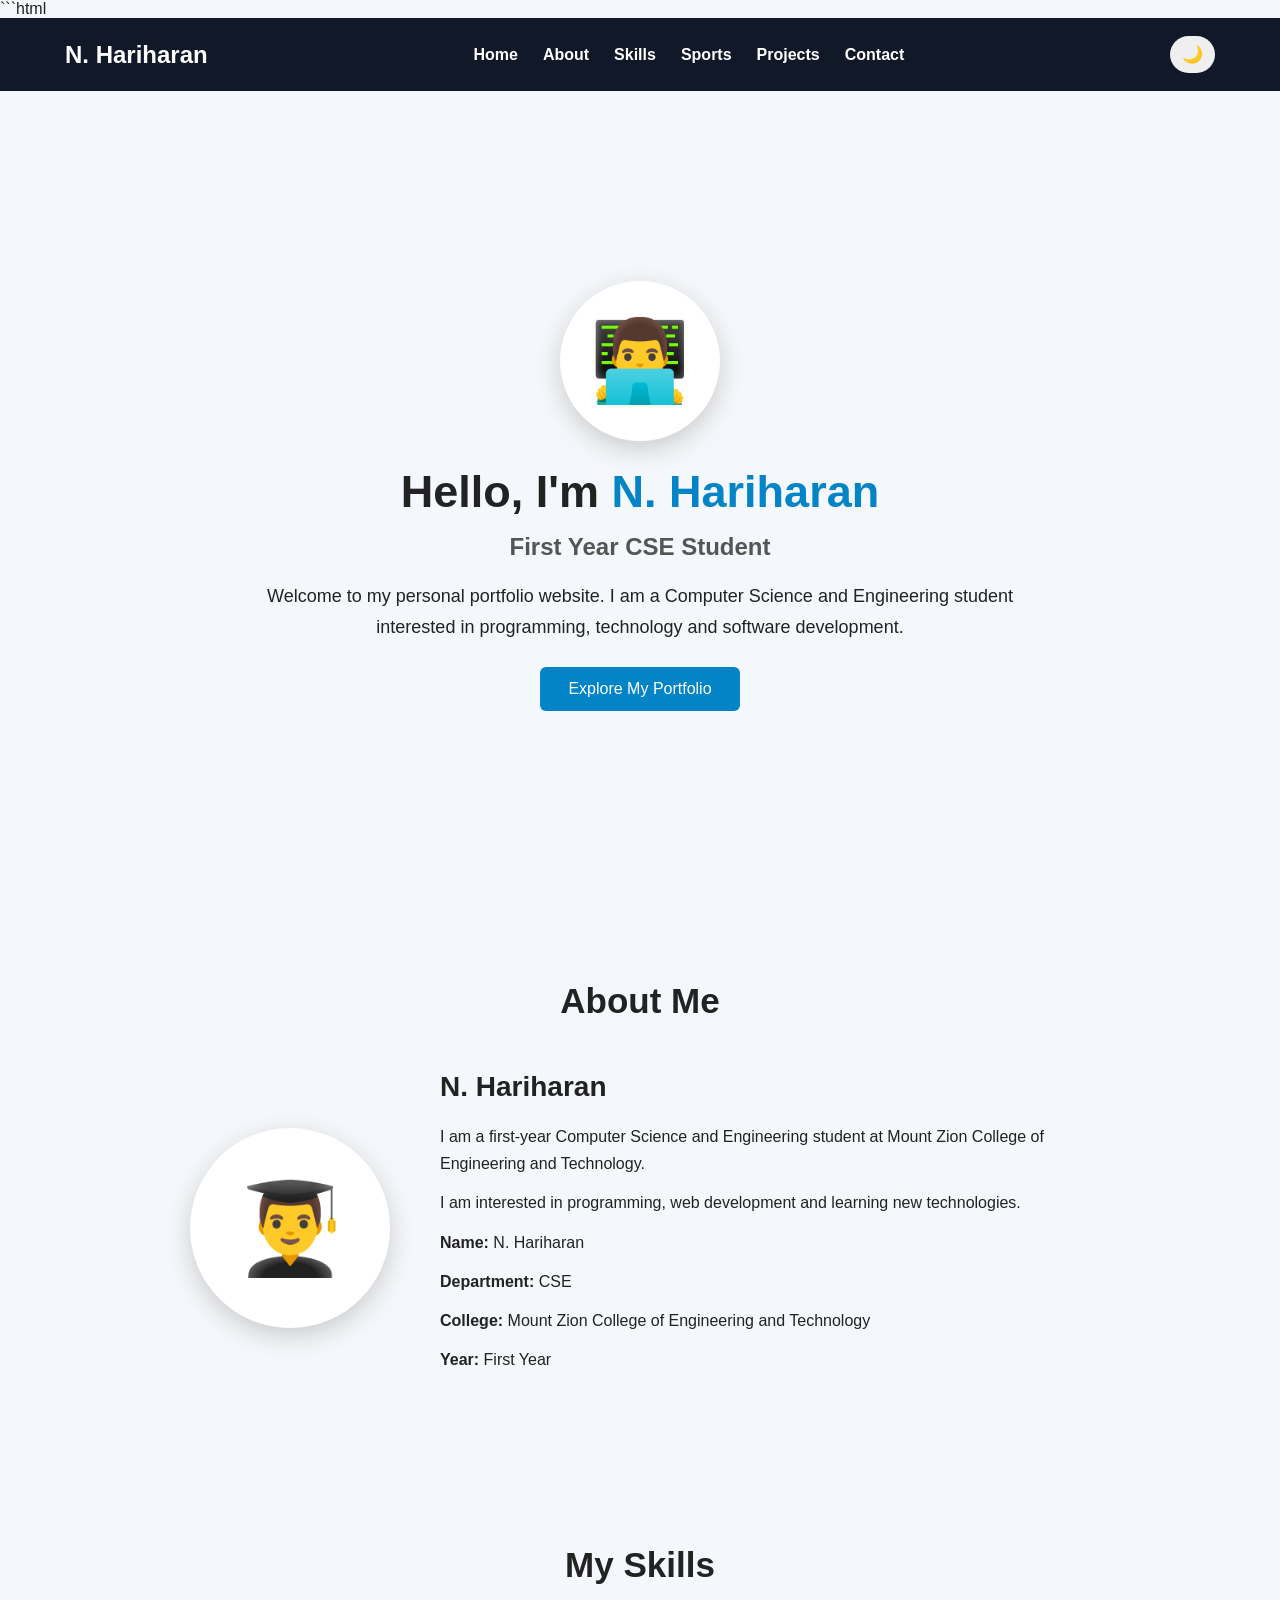
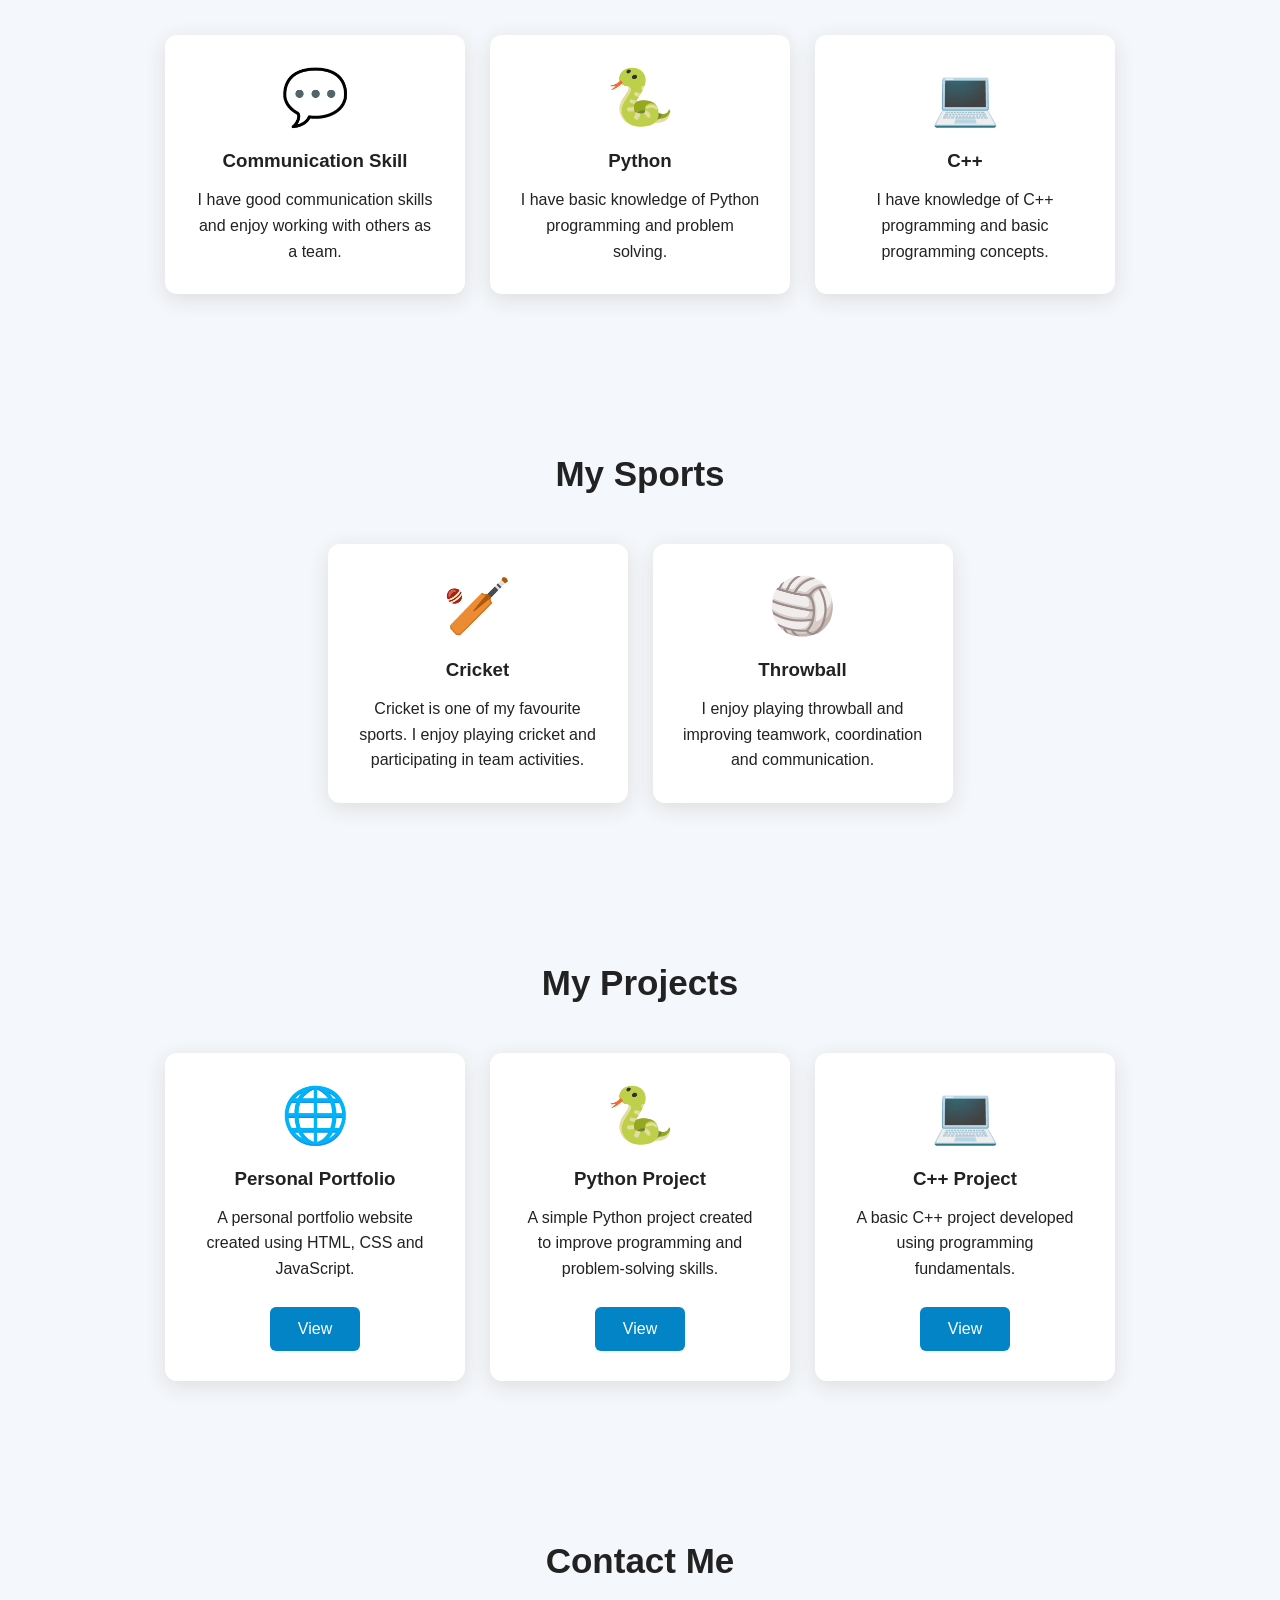
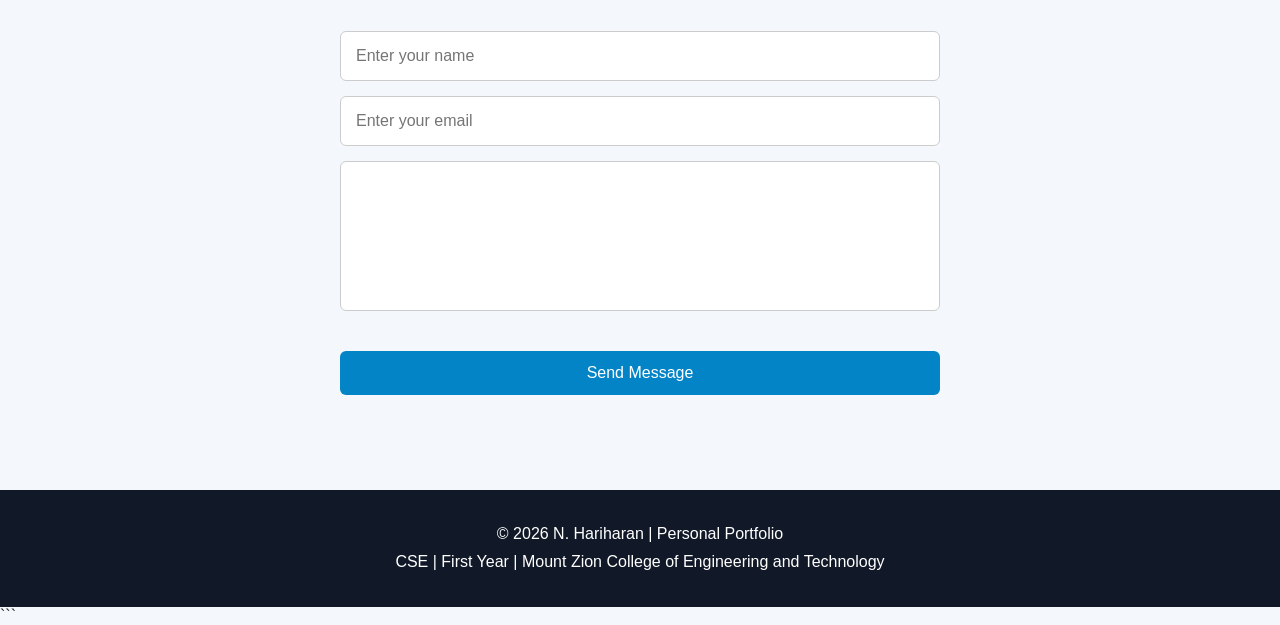
==== index.html @ 320a32a3 "Add files via upload new files" ====
```html
<!DOCTYPE html>
<html lang="en">

<head>
    <meta charset="UTF-8">
    <meta name="viewport" content="width=device-width, initial-scale=1.0">
    <link rel="stylesheet" href="style.css">

    <title>N. Hariharan | Portfolio</title>

    

</head>


<body>


    <!-- ===== NAVIGATION ===== -->

    <header>

        <nav>

            <div class="logo">
                N. Hariharan
            </div>

            <ul>

                <li>
                    <a href="#home">Home</a>
                </li>

                <li>
                    <a href="#about">About</a>
                </li>

                <li>
                    <a href="#skills">Skills</a>
                </li>

                <li>
                    <a href="#sports">Sports</a>
                </li>

                <li>
                    <a href="#projects">Projects</a>
                </li>

                <li>
                    <a href="#contact">Contact</a>
                </li>

            </ul>

            <button id="darkMode">
                🌙
            </button>

        </nav>

    </header>


    <!-- ===== HOME ===== -->

    <section id="home">

        <div class="home-content">

            <div class="profile">
                👨‍💻
            </div>

            <h1>
                Hello, I'm
                <span>N. Hariharan</span>
            </h1>

            <h2>
                First Year CSE Student
            </h2>

            <p>
                Welcome to my personal portfolio website.
                I am a Computer Science and Engineering student
                interested in programming, technology and software development.
            </p>

            <a href="#about" class="btn">
                Explore My Portfolio
            </a>

        </div>

    </section>


    <!-- ===== ABOUT ===== -->

    <section id="about">

        <h2 class="title">
            About Me
        </h2>

        <div class="about-container">

            <div class="about-icon">
                👨‍🎓
            </div>

            <div class="about-text">

                <h3>
                    N. Hariharan
                </h3>

                <p>
                    I am a first-year Computer Science and Engineering
                    student at Mount Zion College of Engineering and Technology.
                </p>

                <p>
                    I am interested in programming, web development
                    and learning new technologies.
                </p>

                <p>
                    <strong>Name:</strong> N. Hariharan
                </p>

                <p>
                    <strong>Department:</strong> CSE
                </p>

                <p>
                    <strong>College:</strong>
                    Mount Zion College of Engineering and Technology
                </p>

                <p>
                    <strong>Year:</strong> First Year
                </p>

            </div>

        </div>

    </section>


    <!-- ===== SKILLS ===== -->

    <section id="skills">

        <h2 class="title">
            My Skills
        </h2>

        <div class="cards">


            <div class="card">

                <div class="card-icon">
                    💬
                </div>

                <h3>
                    Communication Skill
                </h3>

                <p>
                    I have good communication skills and
                    enjoy working with others as a team.
                </p>

            </div>


            <div class="card">

                <div class="card-icon">
                    🐍
                </div>

                <h3>
                    Python
                </h3>

                <p>
                    I have basic knowledge of Python programming
                    and problem solving.
                </p>

            </div>


            <div class="card">

                <div class="card-icon">
                    💻
                </div>

                <h3>
                    C++
                </h3>

                <p>
                    I have knowledge of C++ programming
                    and basic programming concepts.
                </p>

            </div>


        </div>

    </section>


    <!-- ===== SPORTS ===== -->

    <section id="sports">

        <h2 class="title">
            My Sports
        </h2>

        <div class="cards">


            <div class="card">

                <div class="card-icon">
                    🏏
                </div>

                <h3>
                    Cricket
                </h3>

                <p>
                    Cricket is one of my favourite sports.
                    I enjoy playing cricket and participating
                    in team activities.
                </p>

            </div>


            <div class="card">

                <div class="card-icon">
                    🏐
                </div>

                <h3>
                    Throwball
                </h3>

                <p>
                    I enjoy playing throwball and improving
                    teamwork, coordination and communication.
                </p>

            </div>


        </div>

    </section>


    <!-- ===== PROJECTS ===== -->

    <section id="projects">

        <h2 class="title">
            My Projects
        </h2>

        <div class="cards">


            <div class="card">

                <div class="card-icon">
                    🌐
                </div>

                <h3>
                    Personal Portfolio
                </h3>

                <p>
                    A personal portfolio website created
                    using HTML, CSS and JavaScript.
                </p>

                <button
                    class="btn"
                    onclick="showProject('Personal Portfolio')">
                    View
                </button>

            </div>


            <div class="card">

                <div class="card-icon">
                    🐍
                </div>

                <h3>
                    Python Project
                </h3>

                <p>
                    A simple Python project created
                    to improve programming and problem-solving skills.
                </p>

                <button
                    class="btn"
                    onclick="showProject('Python Project')">
                    View
                </button>

            </div>


            <div class="card">

                <div class="card-icon">
                    💻
                </div>

                <h3>
                    C++ Project
                </h3>

                <p>
                    A basic C++ project developed using
                    programming fundamentals.
                </p>

                <button
                    class="btn"
                    onclick="showProject('C++ Project')">
                    View
                </button>

            </div>


        </div>

    </section>


    <!-- ===== CONTACT ===== -->

    <section id="contact">

        <h2 class="title">
            Contact Me
        </h2>

        <div class="contact-box">

            <form id="contactForm">

                <input
                    type="text"
                    id="name"
                    placeholder="Enter your name"
                >

                <input
                    type="email"
                    id="email"
                    placeholder="Enter your email"
                >

                <textarea
                    id="userMessage"
                    placeholder="Enter your message">
                </textarea>

                <button
                    type="submit"
                    class="btn">
                    Send Message
                </button>

                <p id="messageResult"></p>

            </form>

        </div>

    </section>


    <!-- ===== FOOTER ===== -->

    <footer>

        <p>
            © 2026 N. Hariharan | Personal Portfolio
        </p>

        <p>
            CSE | First Year | Mount Zion College of Engineering and Technology
        </p>

    </footer>


    <!-- ===== JAVASCRIPT ===== -->

    <script>

        // Dark Mode

        const darkButton =
            document.getElementById("darkMode");

        darkButton.addEventListener("click", function () {

            document.body.classList.toggle("dark");

            if (document.body.classList.contains("dark")) {

                darkButton.innerHTML = "☀️";

            } else {

                darkButton.innerHTML = "🌙";

            }

        });


        // Contact Form Validation

        const form =
            document.getElementById("contactForm");

        form.addEventListener("submit", function (event) {

            event.preventDefault();

            const name =
                document.getElementById("name").value.trim();

            const email =
                document.getElementById("email").value.trim();

            const message =
                document.getElementById("userMessage").value.trim();

            const result =
                document.getElementById("messageResult");


            if (name === "" ||
                email === "" ||
                message === "") {

                result.innerHTML =
                    "⚠️ Please fill all the fields.";

                result.style.color = "red";

                return;
            }


            const emailPattern =
                /^[^\s@]+@[^\s@]+\.[^\s@]+$/;


            if (!emailPattern.test(email)) {

                result.innerHTML =
                    "⚠️ Please enter a valid email.";

                result.style.color = "red";

                return;
            }


            result.innerHTML =
                "✅ Message submitted successfully!";

            result.style.color = "green";


            form.reset();

        });


        // Project Button

        function showProject(projectName) {

            alert(
                "You selected: " +
                projectName +
                "\n\nProject details will be added soon!"
            );

        }

    </script>

    <script src="script.js"></script>

</body>

</html>
```
---- style.css ----
/* ===== GENERAL ===== */

        * {
            margin: 0;
            padding: 0;
            box-sizing: border-box;
            scroll-behavior: smooth;
        }

        body {
            font-family: Arial, sans-serif;
            background: #f4f7fb;
            color: #222;
            transition: 0.4s;
        }

        /* ===== NAVBAR ===== */

        header {
            background: #111827;
            position: sticky;
            top: 0;
            z-index: 1000;
        }

        nav {
            max-width: 1200px;
            margin: auto;
            padding: 18px 25px;

            display: flex;
            justify-content: space-between;
            align-items: center;
        }

        .logo {
            color: white;
            font-size: 24px;
            font-weight: bold;
        }

        nav ul {
            display: flex;
            list-style: none;
            gap: 25px;
        }

        nav ul li a {
            color: white;
            text-decoration: none;
            font-weight: bold;
        }

        nav ul li a:hover {
            color: #38bdf8;
        }

        #darkMode {
            border: none;
            padding: 8px 12px;
            border-radius: 20px;
            cursor: pointer;
            font-size: 17px;
        }

        /* ===== HOME ===== */

        #home {
            min-height: 90vh;

            display: flex;
            justify-content: center;
            align-items: center;

            text-align: center;
            padding: 30px;
        }

        .home-content {
            max-width: 750px;
        }

        .profile {
            width: 160px;
            height: 160px;

            margin: auto;
            margin-bottom: 25px;

            border-radius: 50%;

            background: white;

            display: flex;
            justify-content: center;
            align-items: center;

            font-size: 80px;

            box-shadow: 0 8px 25px #ccc;
        }

        .home-content h1 {
            font-size: 45px;
            margin-bottom: 15px;
        }

        .home-content h1 span {
            color: #0284c7;
        }

        .home-content h2 {
            color: #555;
            margin-bottom: 20px;
        }

        .home-content p {
            font-size: 18px;
            line-height: 1.7;
        }

        .btn {
            display: inline-block;

            margin-top: 25px;
            padding: 13px 28px;

            background: #0284c7;
            color: white;

            text-decoration: none;

            border: none;
            border-radius: 6px;

            cursor: pointer;
            font-size: 16px;
        }

        .btn:hover {
            background: #0369a1;
        }

        /* ===== SECTIONS ===== */

        section {
            padding: 80px 10%;
        }

        .title {
            text-align: center;
            font-size: 35px;
            margin-bottom: 50px;
        }

        /* ===== ABOUT ===== */

        .about-container {
            max-width: 900px;
            margin: auto;

            display: flex;
            align-items: center;
            gap: 50px;
        }

        .about-icon {
            min-width: 200px;
            height: 200px;

            display: flex;
            justify-content: center;
            align-items: center;

            background: white;
            border-radius: 50%;

            font-size: 90px;

            box-shadow: 0 8px 25px #ccc;
        }

        .about-text h3 {
            font-size: 28px;
            margin-bottom: 20px;
        }

        .about-text p {
            line-height: 1.7;
            margin-bottom: 12px;
        }

        /* ===== CARDS ===== */

        .cards {
            max-width: 1100px;
            margin: auto;

            display: flex;
            justify-content: center;
            gap: 25px;

            flex-wrap: wrap;
        }

        .card {
            width: 300px;

            padding: 30px;

            background: white;

            border-radius: 12px;

            text-align: center;

            box-shadow: 0 5px 20px #ddd;

            transition: 0.3s;
        }

        .card:hover {
            transform: translateY(-10px);
        }

        .card-icon {
            font-size: 55px;
            margin-bottom: 20px;
        }

        .card h3 {
            margin-bottom: 15px;
        }

        .card p {
            line-height: 1.6;
        }

        /* ===== CONTACT ===== */

        .contact-box {
            max-width: 600px;
            margin: auto;
        }

        form {
            display: flex;
            flex-direction: column;
            gap: 15px;
        }

        input,
        textarea {
            width: 100%;
            padding: 15px;

            border: 1px solid #ccc;
            border-radius: 6px;

            font-size: 16px;
            outline: none;
        }

        input:focus,
        textarea:focus {
            border-color: #0284c7;
        }

        textarea {
            height: 150px;
            resize: none;
        }

        #messageResult {
            text-align: center;
            font-weight: bold;
        }

        /* ===== FOOTER ===== */

        footer {
            background: #111827;
            color: white;

            text-align: center;

            padding: 30px;

            line-height: 1.8;
        }

        /* ===== DARK MODE ===== */

        .dark {
            background: #111827;
            color: white;
        }

        .dark .card,
        .dark .about-icon,
        .dark .profile {
            background: #1f2937;
            color: white;
        }

        .dark .home-content h2 {
            color: #ddd;
        }

        .dark input,
        .dark textarea {
            background: #1f2937;
            color: white;
            border-color: #555;
        }

        /* ===== MOBILE ===== */

        @media (max-width: 768px) {

            nav {
                flex-direction: column;
                gap: 15px;
            }

            nav ul {
                flex-wrap: wrap;
                justify-content: center;
                gap: 15px;
            }

            .home-content h1 {
                font-size: 32px;
            }

            .about-container {
                flex-direction: column;
                text-align: center;
            }

            .title {
                font-size: 28px;
            }
        }
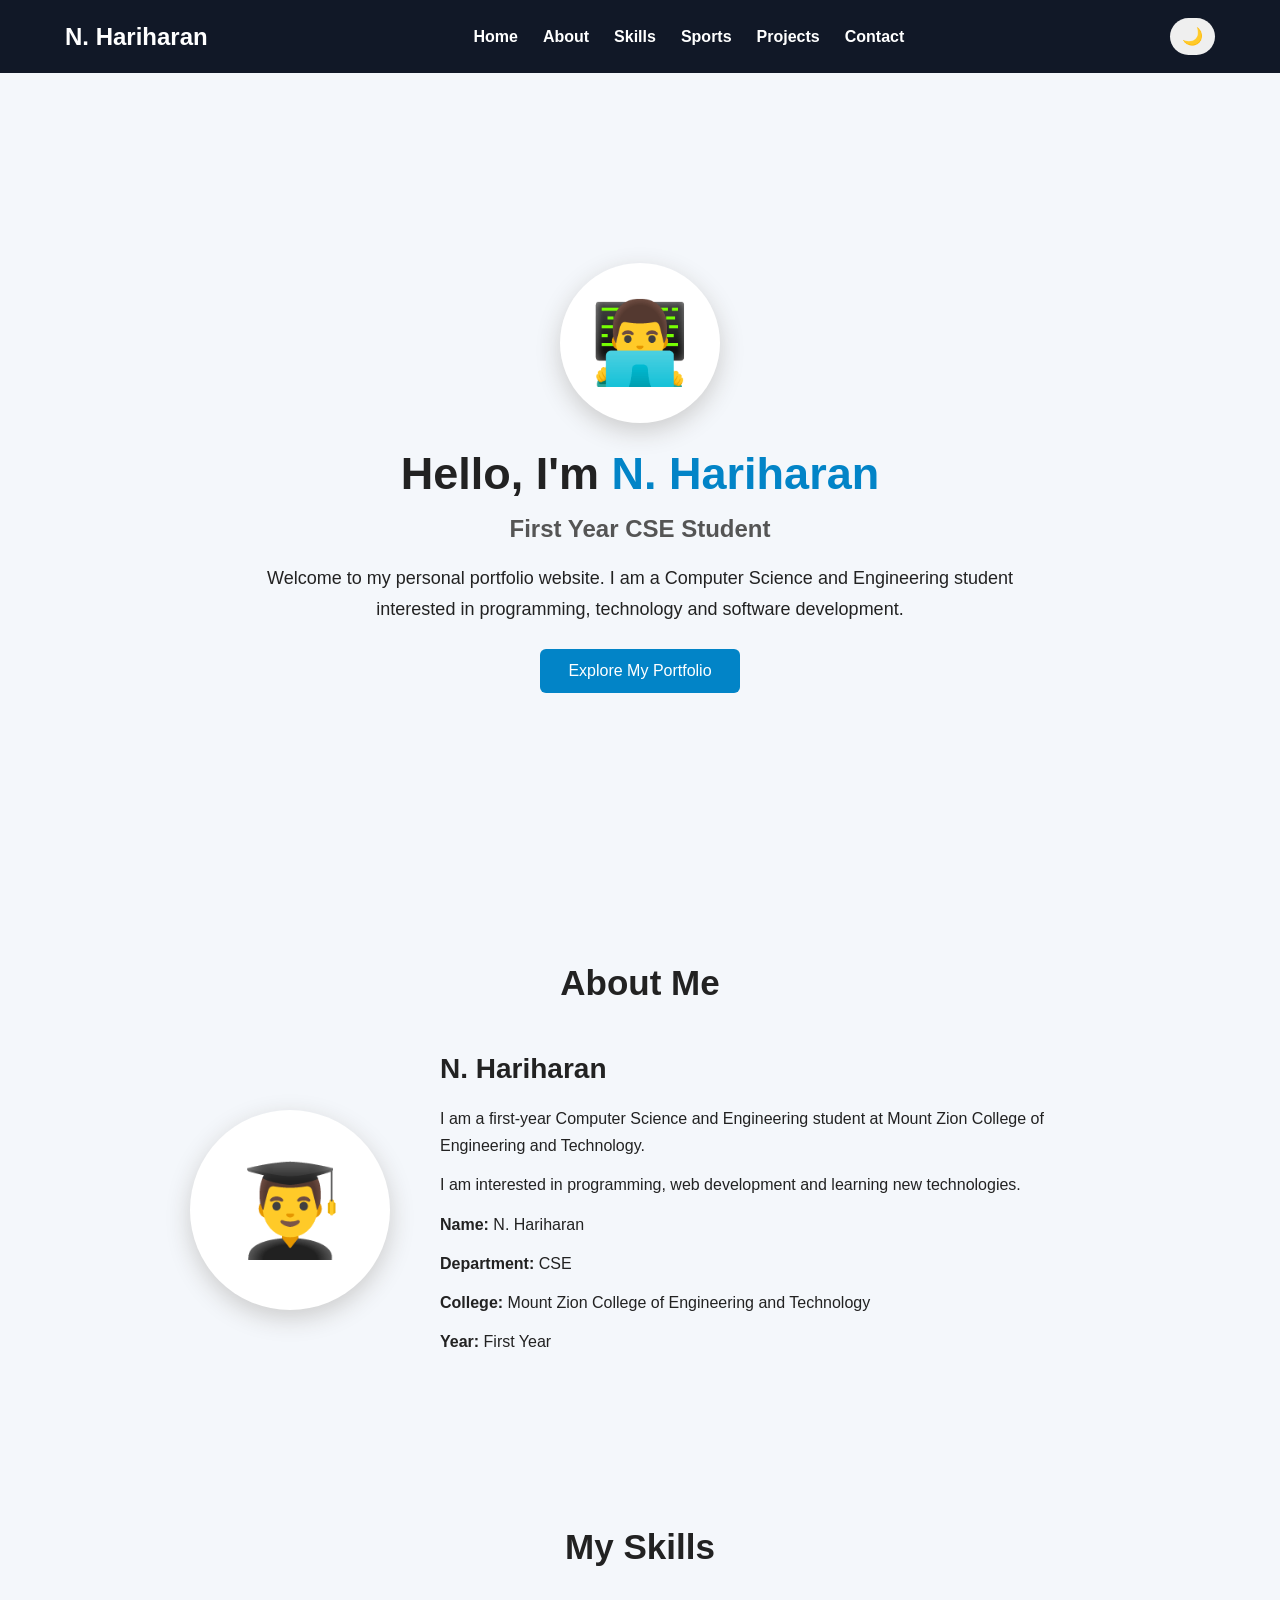
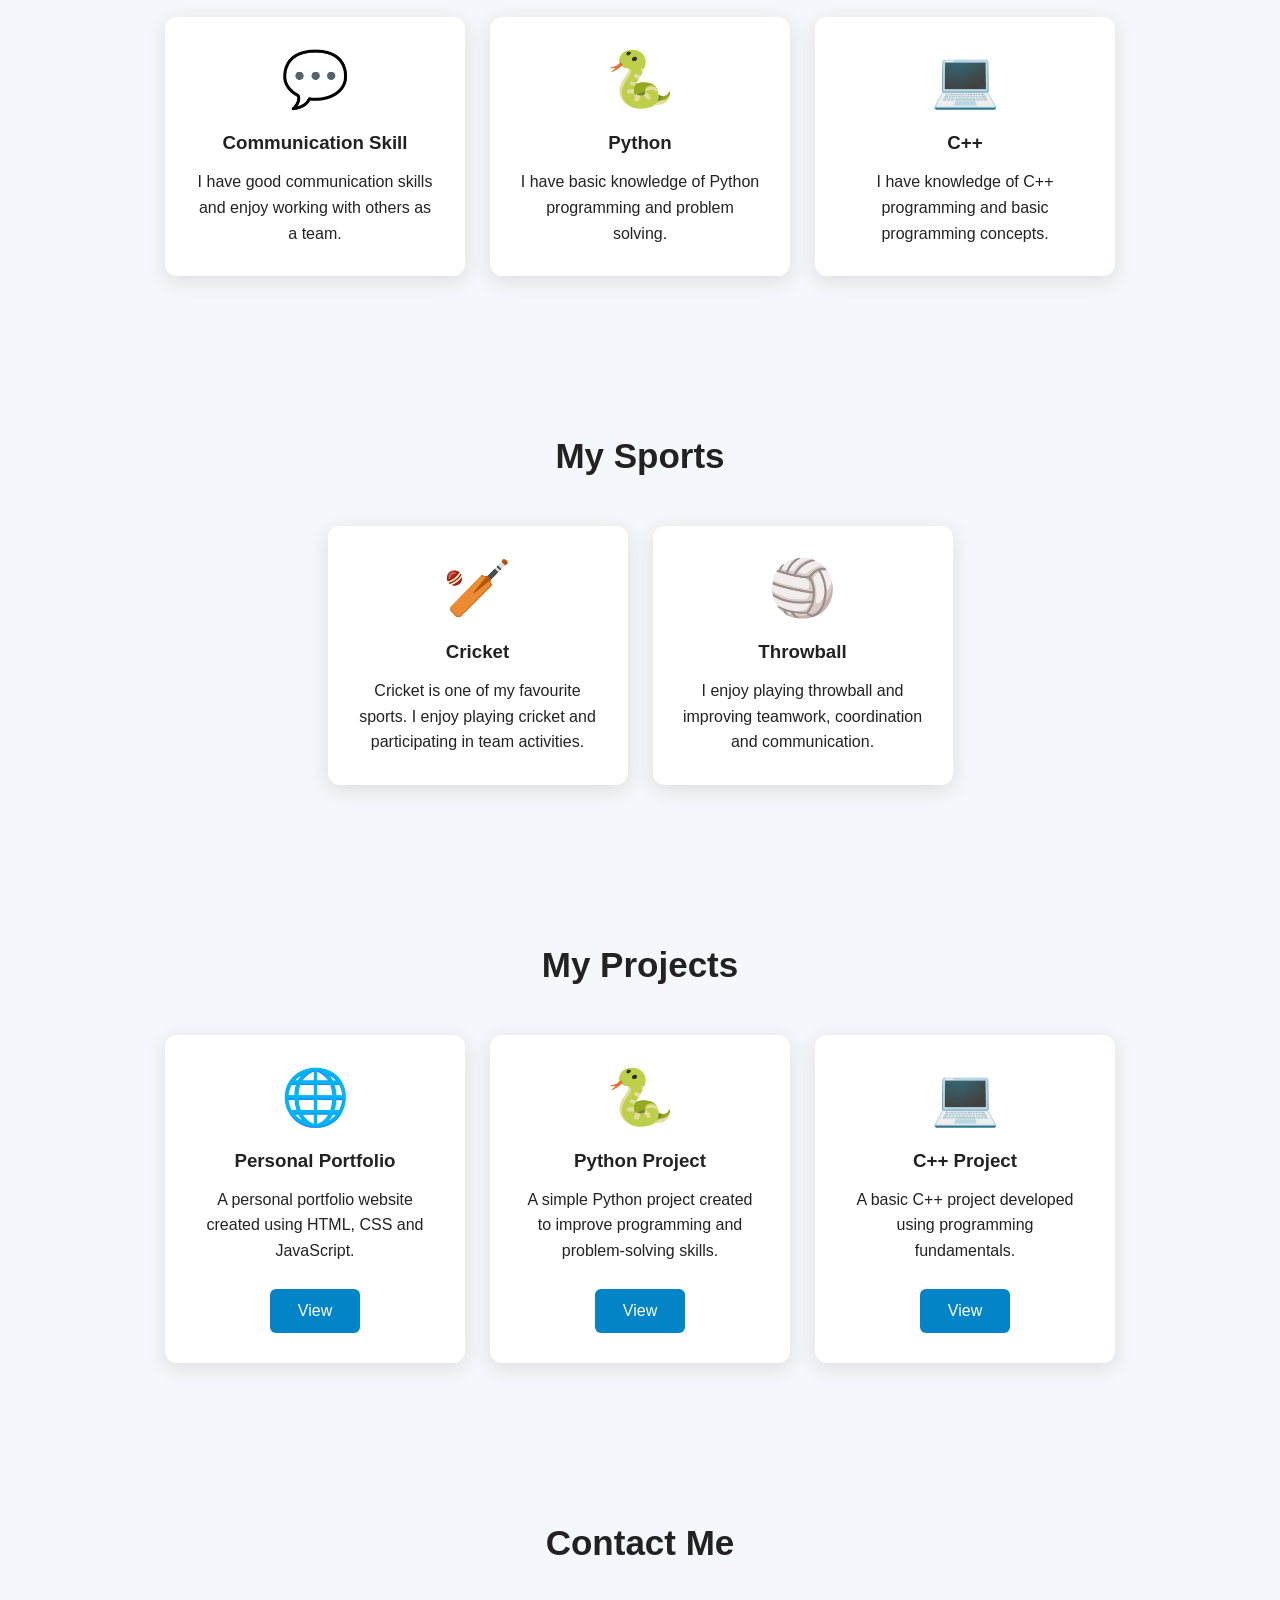
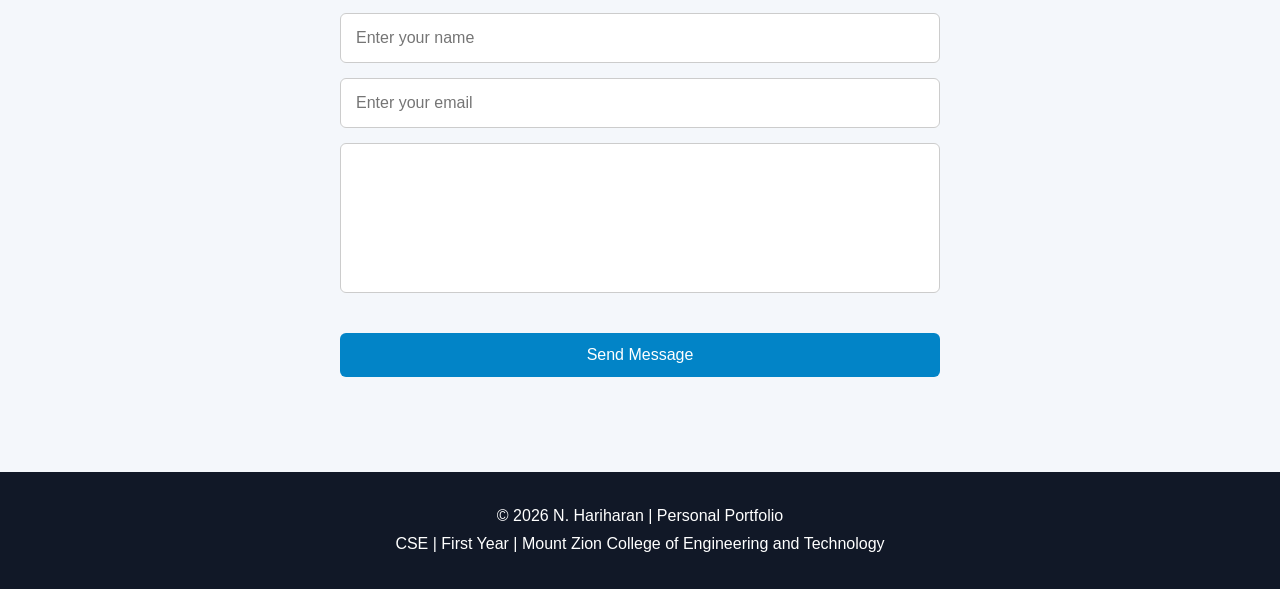
==== commit de7841be: "Update index.html ...." ====
--- a/index.html
+++ b/index.html
@@ -1,4 +1,3 @@
-```html
 <!DOCTYPE html>
 <html lang="en">
 
@@ -16,9 +15,6 @@
 
 <body>
 
-
-    <!-- ===== NAVIGATION ===== -->
-
     <header>
 
         <nav>
@@ -62,9 +58,6 @@
         </nav>
 
     </header>
-
-
-    <!-- ===== HOME ===== -->
 
     <section id="home">
 
@@ -98,8 +91,6 @@
     </section>
 
 
-    <!-- ===== ABOUT ===== -->
-
     <section id="about">
 
         <h2 class="title">
@@ -152,7 +143,6 @@
     </section>
 
 
-    <!-- ===== SKILLS ===== -->
 
     <section id="skills">
 
@@ -222,7 +212,7 @@
     </section>
 
 
-    <!-- ===== SPORTS ===== -->
+    
 
     <section id="sports">
 
@@ -274,8 +264,6 @@
 
     </section>
 
-
-    <!-- ===== PROJECTS ===== -->
 
     <section id="projects">
 
@@ -361,10 +349,6 @@
         </div>
 
     </section>
-
-
-    <!-- ===== CONTACT ===== -->
-
     <section id="contact">
 
         <h2 class="title">
@@ -407,8 +391,6 @@
     </section>
 
 
-    <!-- ===== FOOTER ===== -->
-
     <footer>
 
         <p>
@@ -422,11 +404,8 @@
     </footer>
 
 
-    <!-- ===== JAVASCRIPT ===== -->
-
     <script>
 
-        // Dark Mode
 
         const darkButton =
             document.getElementById("darkMode");
@@ -447,8 +426,6 @@
 
         });
 
-
-        // Contact Form Validation
 
         const form =
             document.getElementById("contactForm");
@@ -507,10 +484,6 @@
             form.reset();
 
         });
-
-
-        // Project Button
-
         function showProject(projectName) {
 
             alert(
@@ -528,4 +501,3 @@
 </body>
 
 </html>
-```
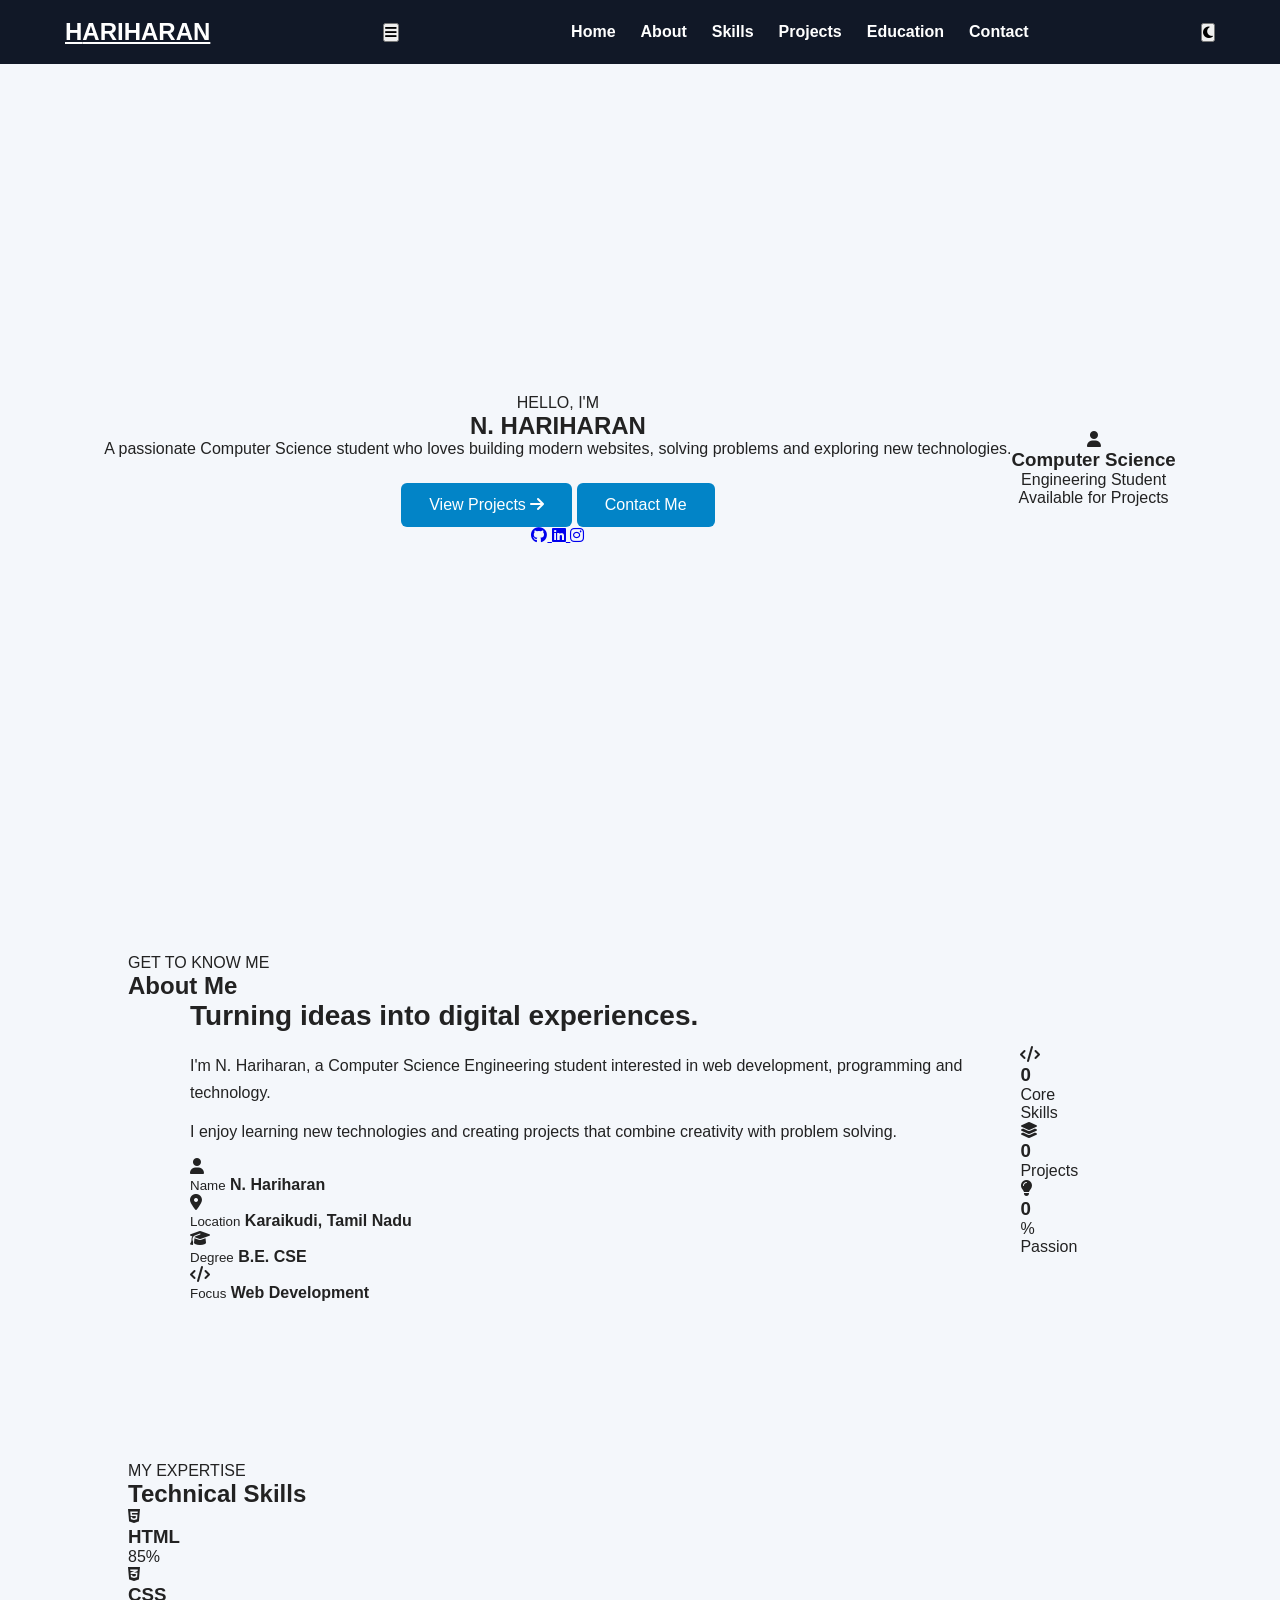
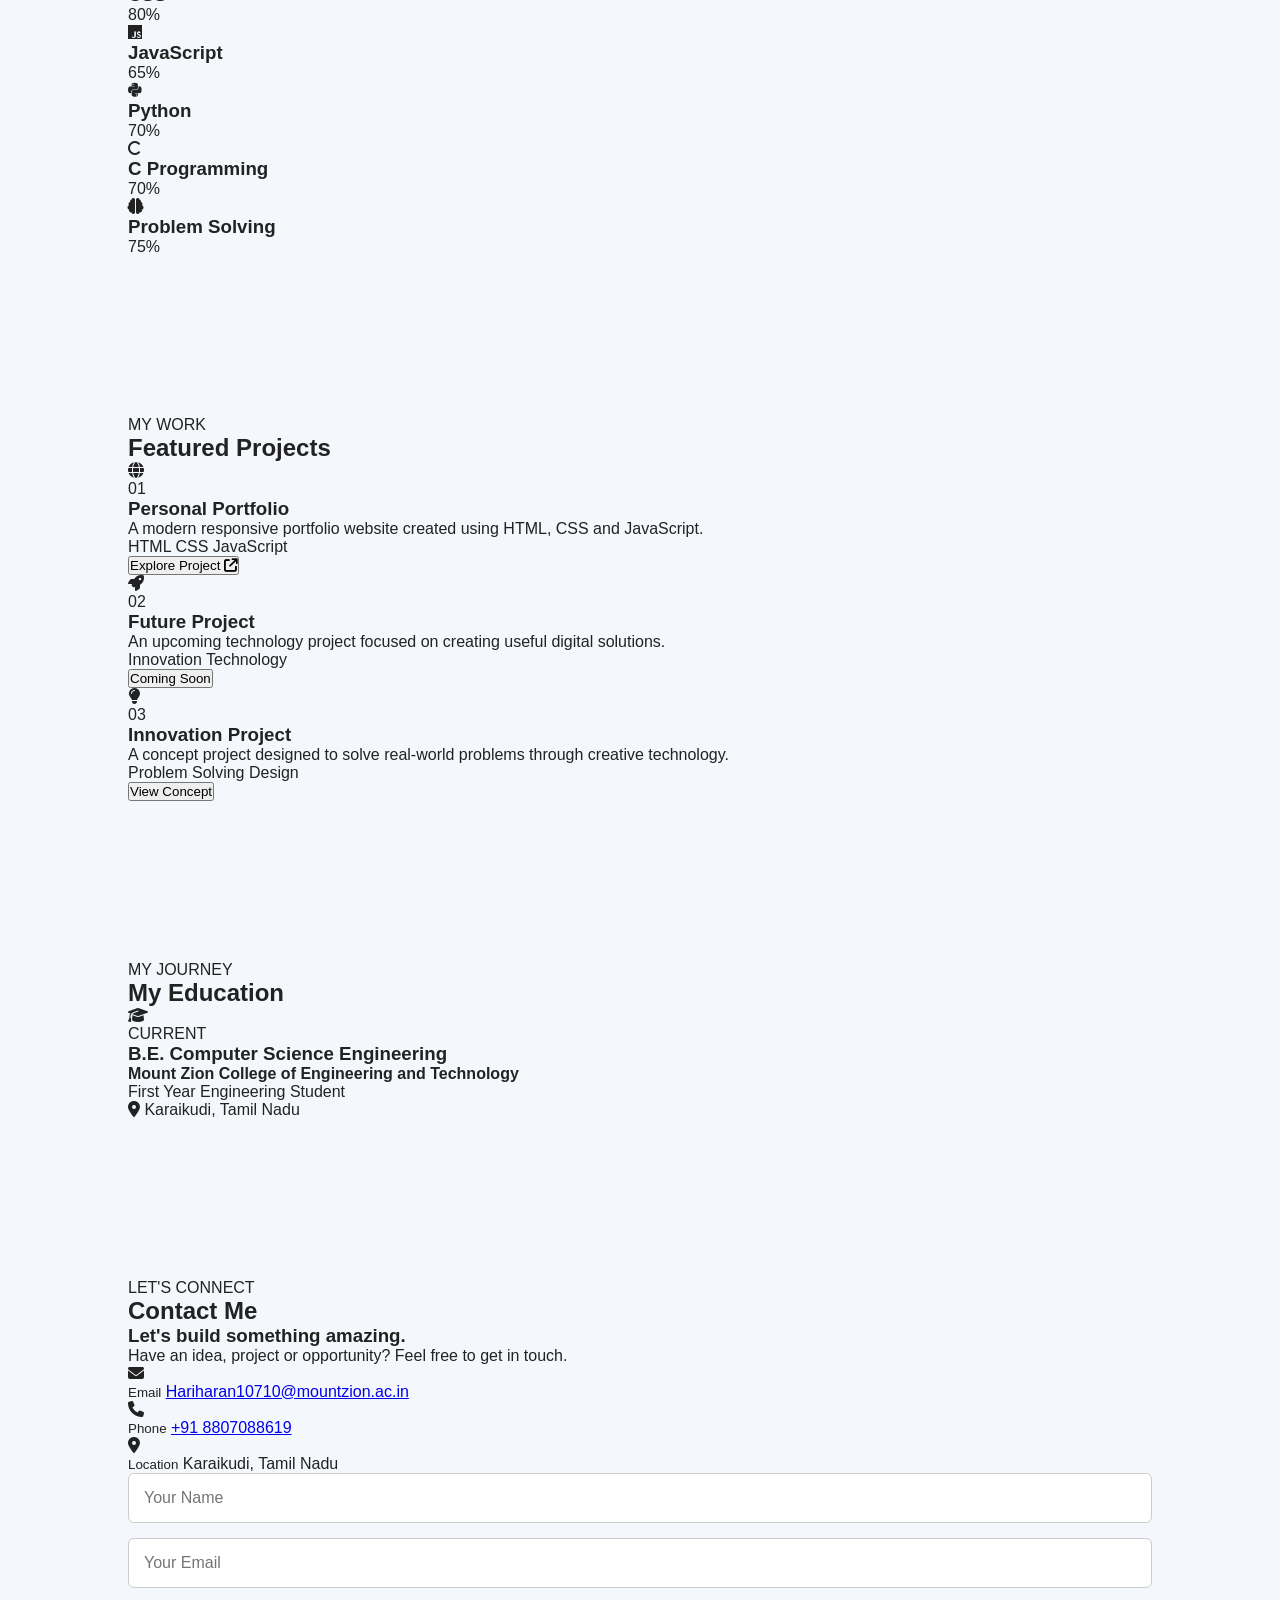
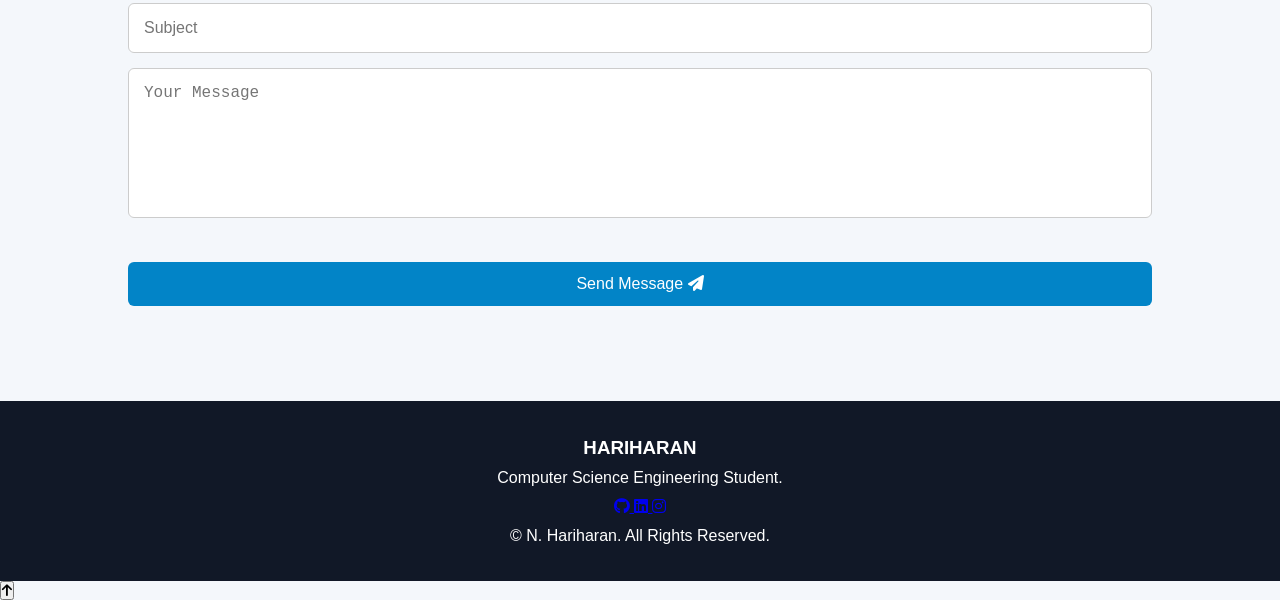
==== commit 433a9bc9: "Update index.html ,,," ====
--- a/index.html
+++ b/index.html
@@ -1,503 +1,613 @@
 <!DOCTYPE html>
 <html lang="en">
-
 <head>
     <meta charset="UTF-8">
     <meta name="viewport" content="width=device-width, initial-scale=1.0">
+
+    <title>N. Hariharan | Advanced Portfolio</title>
+
+    <link rel="preconnect" href="https://fonts.googleapis.com">
+    <link rel="preconnect" href="https://fonts.gstatic.com" crossorigin>
+
+    <link href="https://fonts.googleapis.com/css2?family=Poppins:wght@300;400;500;600;700;800&display=swap"
+          rel="stylesheet">
+
+    <link rel="stylesheet"
+          href="https://cdnjs.cloudflare.com/ajax/libs/font-awesome/6.5.2/css/all.min.css">
+
     <link rel="stylesheet" href="style.css">
-
-    <title>N. Hariharan | Portfolio</title>
-
-    
-
 </head>
 
-
 <body>
 
-    <header>
-
-        <nav>
-
-            <div class="logo">
-                N. Hariharan
-            </div>
-
-            <ul>
-
-                <li>
-                    <a href="#home">Home</a>
-                </li>
-
-                <li>
-                    <a href="#about">About</a>
-                </li>
-
-                <li>
-                    <a href="#skills">Skills</a>
-                </li>
-
-                <li>
-                    <a href="#sports">Sports</a>
-                </li>
-
-                <li>
-                    <a href="#projects">Projects</a>
-                </li>
-
-                <li>
-                    <a href="#contact">Contact</a>
-                </li>
-
-            </ul>
-
-            <button id="darkMode">
-                🌙
+<!-- Background -->
+<div class="background">
+    <div class="glow glow-one"></div>
+    <div class="glow glow-two"></div>
+    <div class="web web-one"></div>
+    <div class="web web-two"></div>
+    <div class="particles"></div>
+</div>
+
+<!-- Cursor -->
+<div class="cursor-glow"></div>
+
+<!-- Scroll Progress -->
+<div class="scroll-progress"></div>
+
+<!-- Navbar -->
+<header id="header">
+    <nav class="navbar">
+
+        <a href="#home" class="logo">
+            <span>H</span>ARIHARAN
+        </a>
+
+        <button class="menu-toggle" id="menuToggle">
+            <i class="fa-solid fa-bars"></i>
+        </button>
+
+        <ul class="nav-links" id="navLinks">
+            <li><a href="#home" class="active">Home</a></li>
+            <li><a href="#about">About</a></li>
+            <li><a href="#skills">Skills</a></li>
+            <li><a href="#projects">Projects</a></li>
+            <li><a href="#education">Education</a></li>
+            <li><a href="#contact">Contact</a></li>
+        </ul>
+
+        <button id="themeToggle" class="theme-btn">
+            <i class="fa-solid fa-moon"></i>
+        </button>
+
+    </nav>
+</header>
+
+
+<!-- Hero -->
+<section class="hero section" id="home">
+
+    <div class="hero-content reveal">
+
+        <p class="hello">HELLO, I'M</p>
+
+        <h1>
+            N. <span>HARIHARAN</span>
+        </h1>
+
+        <h2>
+            <span id="typingText"></span>
+        </h2>
+
+        <p class="hero-description">
+            A passionate Computer Science student who loves building
+            modern websites, solving problems and exploring new technologies.
+        </p>
+
+        <div class="hero-buttons">
+            <a href="#projects" class="btn primary-btn">
+                View Projects
+                <i class="fa-solid fa-arrow-right"></i>
+            </a>
+
+            <a href="#contact" class="btn secondary-btn">
+                Contact Me
+            </a>
+        </div>
+
+        <div class="social-icons">
+            <a href="#" aria-label="GitHub">
+                <i class="fa-brands fa-github"></i>
+            </a>
+
+            <a href="#" aria-label="LinkedIn">
+                <i class="fa-brands fa-linkedin"></i>
+            </a>
+
+            <a href="#" aria-label="Instagram">
+                <i class="fa-brands fa-instagram"></i>
+            </a>
+        </div>
+
+    </div>
+
+
+    <div class="hero-card reveal">
+
+        <div class="profile-ring">
+            <div class="profile-placeholder">
+                <i class="fa-solid fa-user"></i>
+            </div>
+        </div>
+
+        <h3>Computer Science</h3>
+        <p>Engineering Student</p>
+
+        <div class="status">
+            <span></span>
+            Available for Projects
+        </div>
+
+    </div>
+
+</section>
+
+
+<!-- About -->
+<section class="section about" id="about">
+
+    <div class="section-title reveal">
+        <p>GET TO KNOW ME</p>
+        <h2>About <span>Me</span></h2>
+    </div>
+
+    <div class="about-container">
+
+        <div class="about-text reveal">
+
+            <h3>
+                Turning ideas into
+                <span>digital experiences.</span>
+            </h3>
+
+            <p>
+                I'm N. Hariharan, a Computer Science Engineering student
+                interested in web development, programming and technology.
+            </p>
+
+            <p>
+                I enjoy learning new technologies and creating projects
+                that combine creativity with problem solving.
+            </p>
+
+            <div class="info-grid">
+
+                <div class="info-box">
+                    <i class="fa-solid fa-user"></i>
+                    <div>
+                        <small>Name</small>
+                        <strong>N. Hariharan</strong>
+                    </div>
+                </div>
+
+                <div class="info-box">
+                    <i class="fa-solid fa-location-dot"></i>
+                    <div>
+                        <small>Location</small>
+                        <strong>Karaikudi, Tamil Nadu</strong>
+                    </div>
+                </div>
+
+                <div class="info-box">
+                    <i class="fa-solid fa-graduation-cap"></i>
+                    <div>
+                        <small>Degree</small>
+                        <strong>B.E. CSE</strong>
+                    </div>
+                </div>
+
+                <div class="info-box">
+                    <i class="fa-solid fa-code"></i>
+                    <div>
+                        <small>Focus</small>
+                        <strong>Web Development</strong>
+                    </div>
+                </div>
+
+            </div>
+
+        </div>
+
+
+        <div class="about-stats reveal">
+
+            <div class="stat-card">
+                <i class="fa-solid fa-code"></i>
+                <h3 class="counter" data-target="6">0</h3>
+                <p>Core Skills</p>
+            </div>
+
+            <div class="stat-card">
+                <i class="fa-solid fa-layer-group"></i>
+                <h3 class="counter" data-target="3">0</h3>
+                <p>Projects</p>
+            </div>
+
+            <div class="stat-card">
+                <i class="fa-solid fa-lightbulb"></i>
+                <h3 class="counter" data-target="100">0</h3>
+                <p>% Passion</p>
+            </div>
+
+        </div>
+
+    </div>
+
+</section>
+
+
+<!-- Skills -->
+<section class="section skills" id="skills">
+
+    <div class="section-title reveal">
+        <p>MY EXPERTISE</p>
+        <h2>Technical <span>Skills</span></h2>
+    </div>
+
+    <div class="skills-container">
+
+        <div class="skill-card reveal">
+
+            <div class="skill-heading">
+                <i class="fa-brands fa-html5"></i>
+                <h3>HTML</h3>
+                <span>85%</span>
+            </div>
+
+            <div class="progress">
+                <div class="progress-bar" data-width="85%"></div>
+            </div>
+
+        </div>
+
+
+        <div class="skill-card reveal">
+
+            <div class="skill-heading">
+                <i class="fa-brands fa-css3-alt"></i>
+                <h3>CSS</h3>
+                <span>80%</span>
+            </div>
+
+            <div class="progress">
+                <div class="progress-bar" data-width="80%"></div>
+            </div>
+
+        </div>
+
+
+        <div class="skill-card reveal">
+
+            <div class="skill-heading">
+                <i class="fa-brands fa-js"></i>
+                <h3>JavaScript</h3>
+                <span>65%</span>
+            </div>
+
+            <div class="progress">
+                <div class="progress-bar" data-width="65%"></div>
+            </div>
+
+        </div>
+
+
+        <div class="skill-card reveal">
+
+            <div class="skill-heading">
+                <i class="fa-brands fa-python"></i>
+                <h3>Python</h3>
+                <span>70%</span>
+            </div>
+
+            <div class="progress">
+                <div class="progress-bar" data-width="70%"></div>
+            </div>
+
+        </div>
+
+
+        <div class="skill-card reveal">
+
+            <div class="skill-heading">
+                <i class="fa-solid fa-c"></i>
+                <h3>C Programming</h3>
+                <span>70%</span>
+            </div>
+
+            <div class="progress">
+                <div class="progress-bar" data-width="70%"></div>
+            </div>
+
+        </div>
+
+
+        <div class="skill-card reveal">
+
+            <div class="skill-heading">
+                <i class="fa-solid fa-brain"></i>
+                <h3>Problem Solving</h3>
+                <span>75%</span>
+            </div>
+
+            <div class="progress">
+                <div class="progress-bar" data-width="75%"></div>
+            </div>
+
+        </div>
+
+    </div>
+
+</section>
+
+
+<!-- Projects -->
+<section class="section projects" id="projects">
+
+    <div class="section-title reveal">
+        <p>MY WORK</p>
+        <h2>Featured <span>Projects</span></h2>
+    </div>
+
+    <div class="project-grid">
+
+        <article class="project-card reveal">
+
+            <div class="project-icon">
+                <i class="fa-solid fa-globe"></i>
+            </div>
+
+            <span class="project-number">01</span>
+
+            <h3>Personal Portfolio</h3>
+
+            <p>
+                A modern responsive portfolio website created using
+                HTML, CSS and JavaScript.
+            </p>
+
+            <div class="tags">
+                <span>HTML</span>
+                <span>CSS</span>
+                <span>JavaScript</span>
+            </div>
+
+            <button class="project-btn"
+                    data-project="Personal Portfolio">
+                Explore Project
+                <i class="fa-solid fa-arrow-up-right-from-square"></i>
             </button>
 
-        </nav>
-
-    </header>
-
-    <section id="home">
-
-        <div class="home-content">
-
-            <div class="profile">
-                👨‍💻
-            </div>
-
-            <h1>
-                Hello, I'm
-                <span>N. Hariharan</span>
-            </h1>
-
-            <h2>
-                First Year CSE Student
-            </h2>
+        </article>
+
+
+        <article class="project-card reveal">
+
+            <div class="project-icon">
+                <i class="fa-solid fa-rocket"></i>
+            </div>
+
+            <span class="project-number">02</span>
+
+            <h3>Future Project</h3>
 
             <p>
-                Welcome to my personal portfolio website.
-                I am a Computer Science and Engineering student
-                interested in programming, technology and software development.
+                An upcoming technology project focused on creating
+                useful digital solutions.
             </p>
 
-            <a href="#about" class="btn">
-                Explore My Portfolio
-            </a>
-
-        </div>
-
-    </section>
-
-
-    <section id="about">
-
-        <h2 class="title">
-            About Me
-        </h2>
-
-        <div class="about-container">
-
-            <div class="about-icon">
-                👨‍🎓
-            </div>
-
-            <div class="about-text">
+            <div class="tags">
+                <span>Innovation</span>
+                <span>Technology</span>
+            </div>
+
+            <button class="project-btn"
+                    data-project="Future Project">
+                Coming Soon
+            </button>
+
+        </article>
+
+
+        <article class="project-card reveal">
+
+            <div class="project-icon">
+                <i class="fa-solid fa-lightbulb"></i>
+            </div>
+
+            <span class="project-number">03</span>
+
+            <h3>Innovation Project</h3>
+
+            <p>
+                A concept project designed to solve real-world problems
+                through creative technology.
+            </p>
+
+            <div class="tags">
+                <span>Problem Solving</span>
+                <span>Design</span>
+            </div>
+
+            <button class="project-btn"
+                    data-project="Innovation Project">
+                View Concept
+            </button>
+
+        </article>
+
+    </div>
+
+</section>
+
+
+<!-- Education -->
+<section class="section education" id="education">
+
+    <div class="section-title reveal">
+        <p>MY JOURNEY</p>
+        <h2>My <span>Education</span></h2>
+    </div>
+
+    <div class="timeline">
+
+        <div class="timeline-item reveal">
+
+            <div class="timeline-dot">
+                <i class="fa-solid fa-graduation-cap"></i>
+            </div>
+
+            <div class="education-card">
+
+                <span class="education-year">CURRENT</span>
 
                 <h3>
-                    N. Hariharan
+                    B.E. Computer Science Engineering
                 </h3>
 
+                <h4>
+                    Mount Zion College of Engineering and Technology
+                </h4>
+
                 <p>
-                    I am a first-year Computer Science and Engineering
-                    student at Mount Zion College of Engineering and Technology.
+                    First Year Engineering Student
                 </p>
 
-                <p>
-                    I am interested in programming, web development
-                    and learning new technologies.
-                </p>
-
-                <p>
-                    <strong>Name:</strong> N. Hariharan
-                </p>
-
-                <p>
-                    <strong>Department:</strong> CSE
-                </p>
-
-                <p>
-                    <strong>College:</strong>
-                    Mount Zion College of Engineering and Technology
-                </p>
-
-                <p>
-                    <strong>Year:</strong> First Year
-                </p>
-
-            </div>
-
-        </div>
-
-    </section>
-
-
-
-    <section id="skills">
-
-        <h2 class="title">
-            My Skills
-        </h2>
-
-        <div class="cards">
-
-
-            <div class="card">
-
-                <div class="card-icon">
-                    💬
+                <span class="location">
+                    <i class="fa-solid fa-location-dot"></i>
+                    Karaikudi, Tamil Nadu
+                </span>
+
+            </div>
+
+        </div>
+
+    </div>
+
+</section>
+
+<section class="section contact" id="contact">
+
+    <div class="section-title reveal">
+        <p>LET'S CONNECT</p>
+        <h2>Contact <span>Me</span></h2>
+    </div>
+
+    <div class="contact-container">
+
+        <div class="contact-info reveal">
+
+            <h3>Let's build something amazing.</h3>
+
+            <p>
+                Have an idea, project or opportunity?
+                Feel free to get in touch.
+            </p>
+
+            <div class="contact-item">
+                <i class="fa-solid fa-envelope"></i>
+                <div>
+                    <small>Email</small>
+                    <a href="mailto:Hariharan10710@mountzion.ac.in">
+                        Hariharan10710@mountzion.ac.in
+                    </a>
                 </div>
-
-                <h3>
-                    Communication Skill
-                </h3>
-
-                <p>
-                    I have good communication skills and
-                    enjoy working with others as a team.
-                </p>
-
-            </div>
-
-
-            <div class="card">
-
-                <div class="card-icon">
-                    🐍
+            </div>
+
+            <div class="contact-item">
+                <i class="fa-solid fa-phone"></i>
+                <div>
+                    <small>Phone</small>
+                    <a href="tel:+918807088619">
+                        +91 8807088619
+                    </a>
                 </div>
-
-                <h3>
-                    Python
-                </h3>
-
-                <p>
-                    I have basic knowledge of Python programming
-                    and problem solving.
-                </p>
-
-            </div>
-
-
-            <div class="card">
-
-                <div class="card-icon">
-                    💻
+            </div>
+
+            <div class="contact-item">
+                <i class="fa-solid fa-location-dot"></i>
+                <div>
+                    <small>Location</small>
+                    <span>Karaikudi, Tamil Nadu</span>
                 </div>
-
-                <h3>
-                    C++
-                </h3>
-
-                <p>
-                    I have knowledge of C++ programming
-                    and basic programming concepts.
-                </p>
-
-            </div>
-
-
-        </div>
-
-    </section>
-
-
-    
-
-    <section id="sports">
-
-        <h2 class="title">
-            My Sports
-        </h2>
-
-        <div class="cards">
-
-
-            <div class="card">
-
-                <div class="card-icon">
-                    🏏
-                </div>
-
-                <h3>
-                    Cricket
-                </h3>
-
-                <p>
-                    Cricket is one of my favourite sports.
-                    I enjoy playing cricket and participating
-                    in team activities.
-                </p>
-
-            </div>
-
-
-            <div class="card">
-
-                <div class="card-icon">
-                    🏐
-                </div>
-
-                <h3>
-                    Throwball
-                </h3>
-
-                <p>
-                    I enjoy playing throwball and improving
-                    teamwork, coordination and communication.
-                </p>
-
-            </div>
-
-
-        </div>
-
-    </section>
-
-
-    <section id="projects">
-
-        <h2 class="title">
-            My Projects
-        </h2>
-
-        <div class="cards">
-
-
-            <div class="card">
-
-                <div class="card-icon">
-                    🌐
-                </div>
-
-                <h3>
-                    Personal Portfolio
-                </h3>
-
-                <p>
-                    A personal portfolio website created
-                    using HTML, CSS and JavaScript.
-                </p>
-
-                <button
-                    class="btn"
-                    onclick="showProject('Personal Portfolio')">
-                    View
-                </button>
-
-            </div>
-
-
-            <div class="card">
-
-                <div class="card-icon">
-                    🐍
-                </div>
-
-                <h3>
-                    Python Project
-                </h3>
-
-                <p>
-                    A simple Python project created
-                    to improve programming and problem-solving skills.
-                </p>
-
-                <button
-                    class="btn"
-                    onclick="showProject('Python Project')">
-                    View
-                </button>
-
-            </div>
-
-
-            <div class="card">
-
-                <div class="card-icon">
-                    💻
-                </div>
-
-                <h3>
-                    C++ Project
-                </h3>
-
-                <p>
-                    A basic C++ project developed using
-                    programming fundamentals.
-                </p>
-
-                <button
-                    class="btn"
-                    onclick="showProject('C++ Project')">
-                    View
-                </button>
-
-            </div>
-
-
-        </div>
-
-    </section>
-    <section id="contact">
-
-        <h2 class="title">
-            Contact Me
-        </h2>
-
-        <div class="contact-box">
-
-            <form id="contactForm">
-
-                <input
-                    type="text"
-                    id="name"
-                    placeholder="Enter your name"
-                >
-
-                <input
-                    type="email"
-                    id="email"
-                    placeholder="Enter your email"
-                >
-
-                <textarea
-                    id="userMessage"
-                    placeholder="Enter your message">
-                </textarea>
-
-                <button
-                    type="submit"
-                    class="btn">
-                    Send Message
-                </button>
-
-                <p id="messageResult"></p>
-
-            </form>
-
-        </div>
-
-    </section>
-
-
-    <footer>
-
-        <p>
-            © 2026 N. Hariharan | Personal Portfolio
-        </p>
-
-        <p>
-            CSE | First Year | Mount Zion College of Engineering and Technology
-        </p>
-
-    </footer>
-
-
-    <script>
-
-
-        const darkButton =
-            document.getElementById("darkMode");
-
-        darkButton.addEventListener("click", function () {
-
-            document.body.classList.toggle("dark");
-
-            if (document.body.classList.contains("dark")) {
-
-                darkButton.innerHTML = "☀️";
-
-            } else {
-
-                darkButton.innerHTML = "🌙";
-
-            }
-
-        });
-
-
-        const form =
-            document.getElementById("contactForm");
-
-        form.addEventListener("submit", function (event) {
-
-            event.preventDefault();
-
-            const name =
-                document.getElementById("name").value.trim();
-
-            const email =
-                document.getElementById("email").value.trim();
-
-            const message =
-                document.getElementById("userMessage").value.trim();
-
-            const result =
-                document.getElementById("messageResult");
-
-
-            if (name === "" ||
-                email === "" ||
-                message === "") {
-
-                result.innerHTML =
-                    "⚠️ Please fill all the fields.";
-
-                result.style.color = "red";
-
-                return;
-            }
-
-
-            const emailPattern =
-                /^[^\s@]+@[^\s@]+\.[^\s@]+$/;
-
-
-            if (!emailPattern.test(email)) {
-
-                result.innerHTML =
-                    "⚠️ Please enter a valid email.";
-
-                result.style.color = "red";
-
-                return;
-            }
-
-
-            result.innerHTML =
-                "✅ Message submitted successfully!";
-
-            result.style.color = "green";
-
-
-            form.reset();
-
-        });
-        function showProject(projectName) {
-
-            alert(
-                "You selected: " +
-                projectName +
-                "\n\nProject details will be added soon!"
-            );
-
-        }
-
-    </script>
-
-    <script src="script.js"></script>
+            </div>
+
+        </div>
+
+
+        <form class="contact-form reveal" id="contactForm">
+
+            <div class="input-group">
+                <input type="text"
+                       id="name"
+                       placeholder="Your Name"
+                       required>
+            </div>
+
+            <div class="input-group">
+                <input type="email"
+                       id="email"
+                       placeholder="Your Email"
+                       required>
+            </div>
+
+            <div class="input-group">
+                <input type="text"
+                       id="subject"
+                       placeholder="Subject"
+                       required>
+            </div>
+
+            <div class="input-group">
+                <textarea id="message"
+                          rows="6"
+                          placeholder="Your Message"
+                          required></textarea>
+            </div>
+
+            <button type="submit" class="btn primary-btn">
+                Send Message
+                <i class="fa-solid fa-paper-plane"></i>
+            </button>
+
+            <p id="formMessage"></p>
+
+        </form>
+
+    </div>
+
+</section>
+
+<footer>
+
+    <div class="footer-content">
+
+        <div>
+            <h3><span>H</span>ARIHARAN</h3>
+            <p>
+                Computer Science Engineering Student.
+            </p>
+        </div>
+
+        <div class="footer-social">
+
+            <a href="#">
+                <i class="fa-brands fa-github"></i>
+            </a>
+
+            <a href="#">
+                <i class="fa-brands fa-linkedin"></i>
+            </a>
+
+            <a href="#">
+                <i class="fa-brands fa-instagram"></i>
+            </a>
+
+        </div>
+
+    </div>
+
+    <div class="footer-bottom">
+        © <span id="year"></span> N. Hariharan. All Rights Reserved.
+    </div>
+
+</footer>
+
+<button id="backToTop" class="back-to-top">
+    <i class="fa-solid fa-arrow-up"></i>
+</button>
+
+
+<script src="script.js"></script>
 
 </body>
-
 </html>
--- a/style.css
+++ b/style.css
@@ -1,5 +1,3 @@
-/* ===== GENERAL ===== */
-
         * {
             margin: 0;
             padding: 0;
@@ -14,7 +12,6 @@
             transition: 0.4s;
         }
 
-        /* ===== NAVBAR ===== */
 
         header {
             background: #111827;
@@ -63,7 +60,6 @@
             font-size: 17px;
         }
 
-        /* ===== HOME ===== */
 
         #home {
             min-height: 90vh;
@@ -141,8 +137,6 @@
             background: #0369a1;
         }
 
-        /* ===== SECTIONS ===== */
-
         section {
             padding: 80px 10%;
         }
@@ -152,8 +146,6 @@
             font-size: 35px;
             margin-bottom: 50px;
         }
-
-        /* ===== ABOUT ===== */
 
         .about-container {
             max-width: 900px;
@@ -190,7 +182,7 @@
             margin-bottom: 12px;
         }
 
-        /* ===== CARDS ===== */
+     
 
         .cards {
             max-width: 1100px;
@@ -236,7 +228,6 @@
             line-height: 1.6;
         }
 
-        /* ===== CONTACT ===== */
 
         .contact-box {
             max-width: 600px;
@@ -276,7 +267,7 @@
             font-weight: bold;
         }
 
-        /* ===== FOOTER ===== */
+
 
         footer {
             background: #111827;
@@ -289,7 +280,7 @@
             line-height: 1.8;
         }
 
-        /* ===== DARK MODE ===== */
+
 
         .dark {
             background: #111827;
@@ -314,7 +305,6 @@
             border-color: #555;
         }
 
-        /* ===== MOBILE ===== */
 
         @media (max-width: 768px) {
 
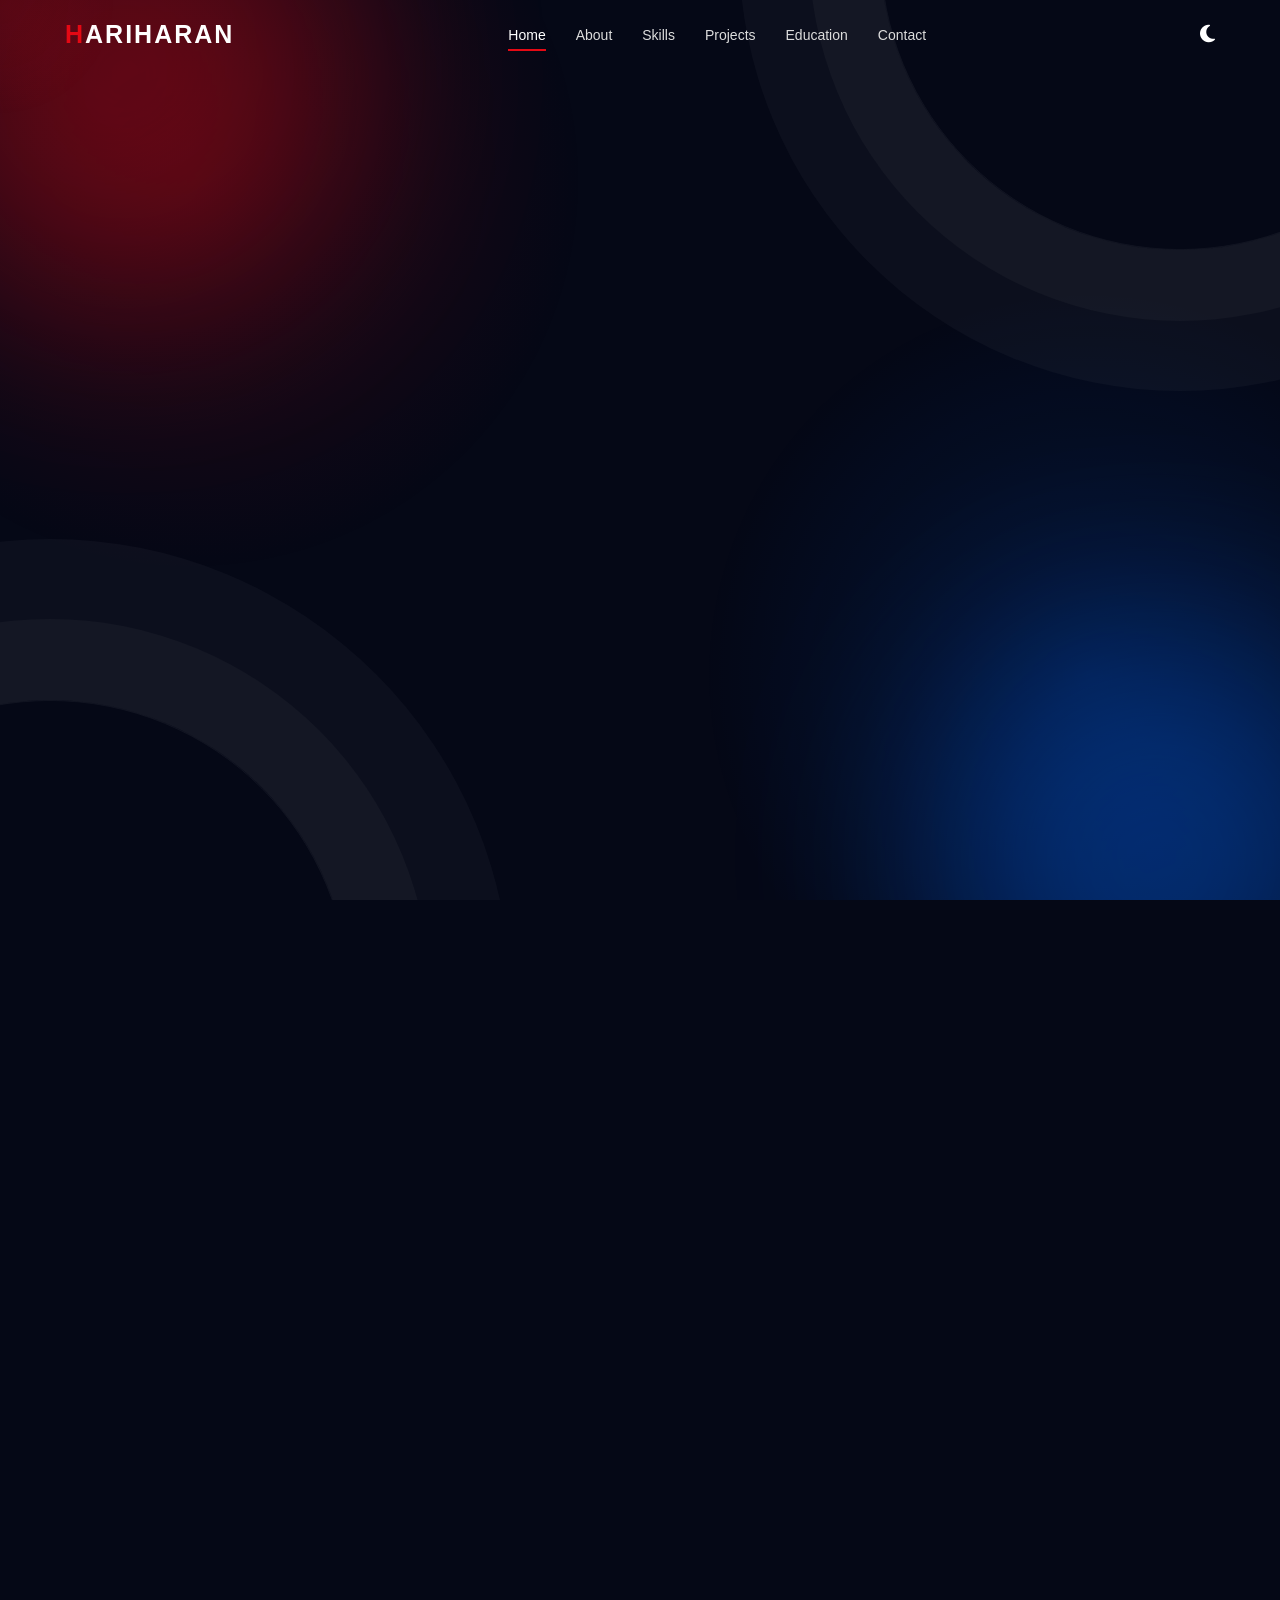
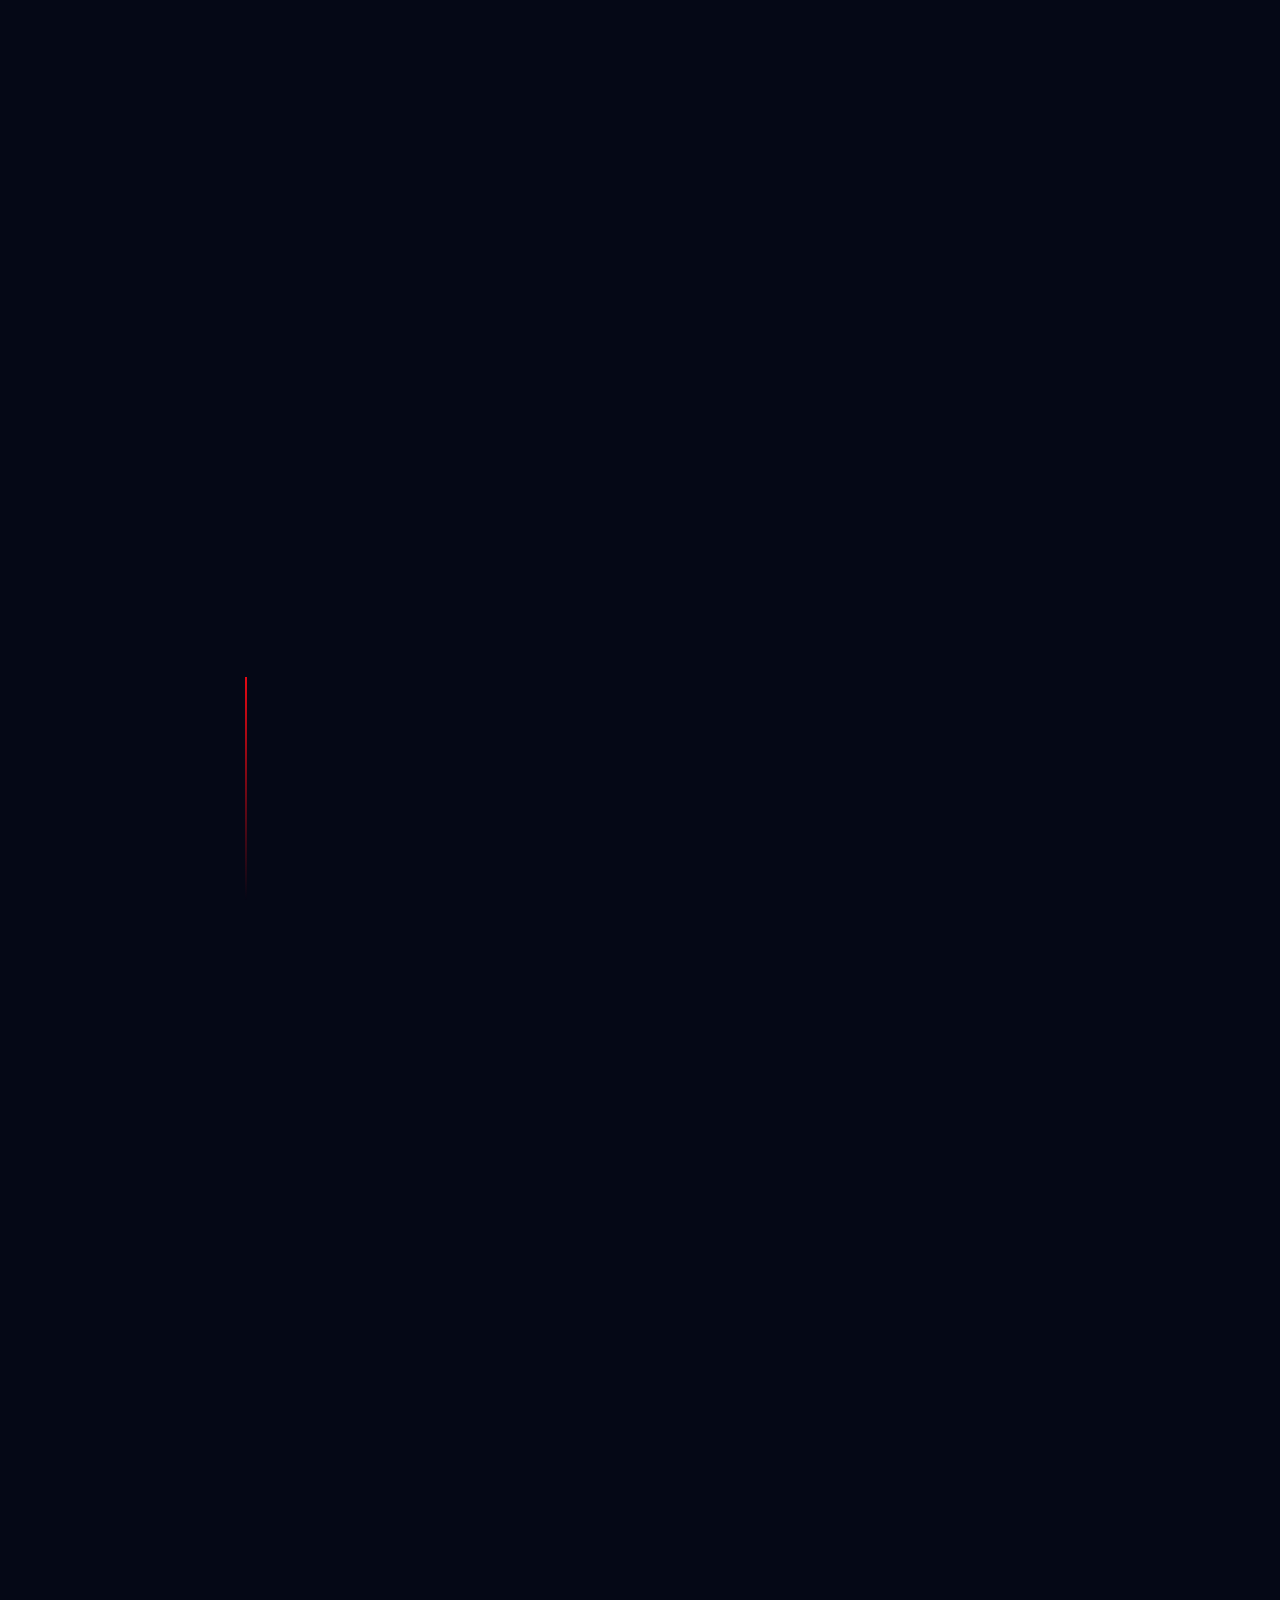
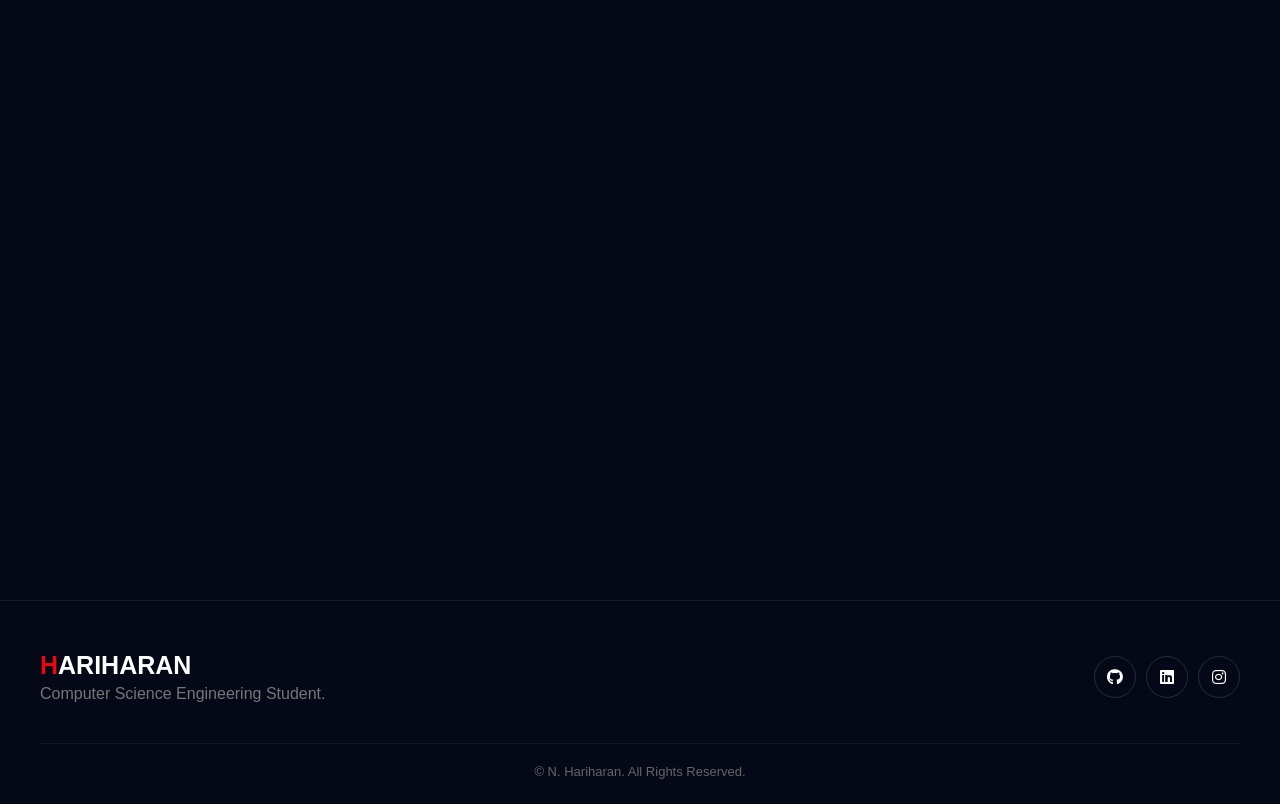
==== commit d2422b55: "Update index.html ..." ====
--- a/index.html
+++ b/index.html
@@ -19,8 +19,6 @@
 </head>
 
 <body>
-
-<!-- Background -->
 <div class="background">
     <div class="glow glow-one"></div>
     <div class="glow glow-two"></div>
@@ -28,14 +26,10 @@
     <div class="web web-two"></div>
     <div class="particles"></div>
 </div>
-
-<!-- Cursor -->
 <div class="cursor-glow"></div>
 
-<!-- Scroll Progress -->
 <div class="scroll-progress"></div>
 
-<!-- Navbar -->
 <header id="header">
     <nav class="navbar">
 
@@ -62,9 +56,6 @@
 
     </nav>
 </header>
-
-
-<!-- Hero -->
 <section class="hero section" id="home">
 
     <div class="hero-content reveal">
@@ -131,9 +122,6 @@
     </div>
 
 </section>
-
-
-<!-- About -->
 <section class="section about" id="about">
 
     <div class="section-title reveal">
@@ -224,9 +212,6 @@
     </div>
 
 </section>
-
-
-<!-- Skills -->
 <section class="section skills" id="skills">
 
     <div class="section-title reveal">
@@ -328,9 +313,6 @@
     </div>
 
 </section>
-
-
-<!-- Projects -->
 <section class="section projects" id="projects">
 
     <div class="section-title reveal">
@@ -428,9 +410,6 @@
     </div>
 
 </section>
-
-
-<!-- Education -->
 <section class="section education" id="education">
 
     <div class="section-title reveal">
--- a/style.css
+++ b/style.css
@@ -1,334 +1,1030 @@
-        * {
-            margin: 0;
-            padding: 0;
-            box-sizing: border-box;
-            scroll-behavior: smooth;
-        }
-
-        body {
-            font-family: Arial, sans-serif;
-            background: #f4f7fb;
-            color: #222;
-            transition: 0.4s;
-        }
-
-
-        header {
-            background: #111827;
-            position: sticky;
-            top: 0;
-            z-index: 1000;
-        }
-
-        nav {
-            max-width: 1200px;
-            margin: auto;
-            padding: 18px 25px;
-
-            display: flex;
-            justify-content: space-between;
-            align-items: center;
-        }
-
-        .logo {
-            color: white;
-            font-size: 24px;
-            font-weight: bold;
-        }
-
-        nav ul {
-            display: flex;
-            list-style: none;
-            gap: 25px;
-        }
-
-        nav ul li a {
-            color: white;
-            text-decoration: none;
-            font-weight: bold;
-        }
-
-        nav ul li a:hover {
-            color: #38bdf8;
-        }
-
-        #darkMode {
-            border: none;
-            padding: 8px 12px;
-            border-radius: 20px;
-            cursor: pointer;
-            font-size: 17px;
-        }
-
-
-        #home {
-            min-height: 90vh;
-
-            display: flex;
-            justify-content: center;
-            align-items: center;
-
-            text-align: center;
-            padding: 30px;
-        }
-
-        .home-content {
-            max-width: 750px;
-        }
-
-        .profile {
-            width: 160px;
-            height: 160px;
-
-            margin: auto;
-            margin-bottom: 25px;
-
-            border-radius: 50%;
-
-            background: white;
-
-            display: flex;
-            justify-content: center;
-            align-items: center;
-
-            font-size: 80px;
-
-            box-shadow: 0 8px 25px #ccc;
-        }
-
-        .home-content h1 {
-            font-size: 45px;
-            margin-bottom: 15px;
-        }
-
-        .home-content h1 span {
-            color: #0284c7;
-        }
-
-        .home-content h2 {
-            color: #555;
-            margin-bottom: 20px;
-        }
-
-        .home-content p {
-            font-size: 18px;
-            line-height: 1.7;
-        }
-
-        .btn {
-            display: inline-block;
-
-            margin-top: 25px;
-            padding: 13px 28px;
-
-            background: #0284c7;
-            color: white;
-
-            text-decoration: none;
-
-            border: none;
-            border-radius: 6px;
-
-            cursor: pointer;
-            font-size: 16px;
-        }
-
-        .btn:hover {
-            background: #0369a1;
-        }
-
-        section {
-            padding: 80px 10%;
-        }
-
-        .title {
-            text-align: center;
-            font-size: 35px;
-            margin-bottom: 50px;
-        }
-
-        .about-container {
-            max-width: 900px;
-            margin: auto;
-
-            display: flex;
-            align-items: center;
-            gap: 50px;
-        }
-
-        .about-icon {
-            min-width: 200px;
-            height: 200px;
-
-            display: flex;
-            justify-content: center;
-            align-items: center;
-
-            background: white;
-            border-radius: 50%;
-
-            font-size: 90px;
-
-            box-shadow: 0 8px 25px #ccc;
-        }
-
-        .about-text h3 {
-            font-size: 28px;
-            margin-bottom: 20px;
-        }
-
-        .about-text p {
-            line-height: 1.7;
-            margin-bottom: 12px;
-        }
-
-     
-
-        .cards {
-            max-width: 1100px;
-            margin: auto;
-
-            display: flex;
-            justify-content: center;
-            gap: 25px;
-
-            flex-wrap: wrap;
-        }
-
-        .card {
-            width: 300px;
-
-            padding: 30px;
-
-            background: white;
-
-            border-radius: 12px;
-
-            text-align: center;
-
-            box-shadow: 0 5px 20px #ddd;
-
-            transition: 0.3s;
-        }
-
-        .card:hover {
-            transform: translateY(-10px);
-        }
-
-        .card-icon {
-            font-size: 55px;
-            margin-bottom: 20px;
-        }
-
-        .card h3 {
-            margin-bottom: 15px;
-        }
-
-        .card p {
-            line-height: 1.6;
-        }
-
-
-        .contact-box {
-            max-width: 600px;
-            margin: auto;
-        }
-
-        form {
-            display: flex;
-            flex-direction: column;
-            gap: 15px;
-        }
-
-        input,
-        textarea {
-            width: 100%;
-            padding: 15px;
-
-            border: 1px solid #ccc;
-            border-radius: 6px;
-
-            font-size: 16px;
-            outline: none;
-        }
-
-        input:focus,
-        textarea:focus {
-            border-color: #0284c7;
-        }
-
-        textarea {
-            height: 150px;
-            resize: none;
-        }
-
-        #messageResult {
-            text-align: center;
-            font-weight: bold;
-        }
-
-
-
-        footer {
-            background: #111827;
-            color: white;
-
-            text-align: center;
-
-            padding: 30px;
-
-            line-height: 1.8;
-        }
-
-
-
-        .dark {
-            background: #111827;
-            color: white;
-        }
-
-        .dark .card,
-        .dark .about-icon,
-        .dark .profile {
-            background: #1f2937;
-            color: white;
-        }
-
-        .dark .home-content h2 {
-            color: #ddd;
-        }
-
-        .dark input,
-        .dark textarea {
-            background: #1f2937;
-            color: white;
-            border-color: #555;
-        }
-
-
-        @media (max-width: 768px) {
-
-            nav {
-                flex-direction: column;
-                gap: 15px;
-            }
-
-            nav ul {
-                flex-wrap: wrap;
-                justify-content: center;
-                gap: 15px;
-            }
-
-            .home-content h1 {
-                font-size: 32px;
-            }
-
-            .about-container {
-                flex-direction: column;
-                text-align: center;
-            }
-
-            .title {
-                font-size: 28px;
-            }
-        }
+* {
+    margin: 0;
+    padding: 0;
+    box-sizing: border-box;
+}
+
+html {
+    scroll-behavior: smooth;
+    scroll-padding-top: 90px;
+}
+
+body {
+    font-family: "Poppins", sans-serif;
+    background: #050816;
+    color: #fff;
+    overflow-x: hidden;
+    transition: background .4s ease, color .4s ease;
+}
+
+body.light-mode {
+    background: #f4f7fb;
+    color: #111827;
+}
+
+a {
+    text-decoration: none;
+    color: inherit;
+}
+
+button,
+input,
+textarea {
+    font-family: inherit;
+}
+
+button {
+    cursor: pointer;
+}
+
+::selection {
+    background: #e50914;
+    color: white;
+}
+.background {
+    position: fixed;
+    inset: 0;
+    overflow: hidden;
+    pointer-events: none;
+    z-index: -5;
+    background:
+        radial-gradient(circle at 15% 20%, rgba(229, 9, 20, .15), transparent 30%),
+        radial-gradient(circle at 85% 75%, rgba(0, 102, 255, .15), transparent 30%);
+}
+
+.glow {
+    position: absolute;
+    width: 450px;
+    height: 450px;
+    border-radius: 50%;
+    filter: blur(100px);
+    opacity: .35;
+}
+
+.glow-one {
+    background: #e50914;
+    top: -150px;
+    left: -100px;
+}
+
+.glow-two {
+    background: #0066ff;
+    bottom: -180px;
+    right: -100px;
+}
+
+.web {
+    position: absolute;
+    width: 600px;
+    height: 600px;
+    border: 1px solid rgba(255,255,255,.05);
+    border-radius: 50%;
+}
+
+.web-one {
+    top: -350px;
+    right: -200px;
+    box-shadow:
+        0 0 0 70px transparent,
+        0 0 0 71px rgba(255,255,255,.03),
+        0 0 0 140px transparent,
+        0 0 0 141px rgba(255,255,255,.03);
+}
+
+.web-two {
+    bottom: -400px;
+    left: -250px;
+    box-shadow:
+        0 0 0 80px transparent,
+        0 0 0 81px rgba(255,255,255,.03),
+        0 0 0 160px transparent,
+        0 0 0 161px rgba(255,255,255,.03);
+}
+.scroll-progress {
+    position: fixed;
+    top: 0;
+    left: 0;
+    height: 3px;
+    width: 0%;
+    background: linear-gradient(90deg, #e50914, #0066ff);
+    z-index: 9999;
+}
+.cursor-glow {
+    position: fixed;
+    width: 250px;
+    height: 250px;
+    border-radius: 50%;
+    pointer-events: none;
+    background: radial-gradient(
+        circle,
+        rgba(229,9,20,.12),
+        transparent 65%
+    );
+    transform: translate(-50%, -50%);
+    z-index: 9998;
+}
+
+header {
+    position: fixed;
+    top: 0;
+    width: 100%;
+    z-index: 1000;
+    transition: .4s ease;
+}
+
+header.scrolled {
+    background: rgba(5,8,22,.9);
+    backdrop-filter: blur(18px);
+    box-shadow: 0 10px 30px rgba(0,0,0,.25);
+}
+
+.navbar {
+    max-width: 1200px;
+    margin: auto;
+    padding: 20px 25px;
+    display: flex;
+    align-items: center;
+    justify-content: space-between;
+}
+
+.logo {
+    font-size: 25px;
+    font-weight: 800;
+    letter-spacing: 2px;
+}
+
+.logo span,
+footer h3 span {
+    color: #e50914;
+}
+
+.nav-links {
+    display: flex;
+    list-style: none;
+    gap: 30px;
+}
+
+.nav-links a {
+    position: relative;
+    font-size: 14px;
+    font-weight: 500;
+    color: #ddd;
+    transition: .3s;
+}
+
+.nav-links a:hover,
+.nav-links a.active {
+    color: #fff;
+}
+
+.nav-links a::after {
+    content: "";
+    position: absolute;
+    bottom: -8px;
+    left: 0;
+    width: 0;
+    height: 2px;
+    background: #e50914;
+    transition: .3s;
+}
+
+.nav-links a:hover::after,
+.nav-links a.active::after {
+    width: 100%;
+}
+
+.theme-btn,
+.menu-toggle {
+    border: 0;
+    background: transparent;
+    color: white;
+    font-size: 20px;
+}
+
+.menu-toggle {
+    display: none;
+}
+
+.section {
+    max-width: 1200px;
+    min-height: 100vh;
+    margin: auto;
+    padding: 120px 25px 80px;
+}
+
+.section-title {
+    text-align: center;
+    margin-bottom: 70px;
+}
+
+.section-title p {
+    color: #e50914;
+    font-size: 13px;
+    letter-spacing: 4px;
+    font-weight: 700;
+}
+
+.section-title h2 {
+    font-size: clamp(35px, 5vw, 55px);
+    margin-top: 8px;
+}
+
+.section-title h2 span {
+    color: #e50914;
+}
+
+.hero {
+    display: flex;
+    align-items: center;
+    justify-content: space-between;
+    gap: 70px;
+}
+
+.hero-content {
+    max-width: 680px;
+}
+
+.hello {
+    color: #e50914;
+    letter-spacing: 5px;
+    font-weight: 700;
+    margin-bottom: 10px;
+}
+
+.hero h1 {
+    font-size: clamp(55px, 8vw, 100px);
+    line-height: .95;
+    font-weight: 800;
+}
+
+.hero h1 span {
+    background: linear-gradient(90deg, #e50914, #ff3340);
+    -webkit-background-clip: text;
+    color: transparent;
+}
+
+.hero h2 {
+    margin-top: 25px;
+    font-size: 25px;
+    min-height: 40px;
+}
+
+.hero-description {
+    color: #aeb5c7;
+    max-width: 600px;
+    line-height: 1.8;
+    margin: 20px 0 30px;
+}
+
+.hero-buttons {
+    display: flex;
+    gap: 15px;
+    flex-wrap: wrap;
+}
+
+.btn {
+    display: inline-flex;
+    align-items: center;
+    gap: 10px;
+    padding: 14px 24px;
+    border-radius: 8px;
+    border: 1px solid transparent;
+    font-weight: 600;
+    transition: .3s;
+}
+
+.primary-btn {
+    background: #e50914;
+    color: white;
+    box-shadow: 0 10px 30px rgba(229,9,20,.25);
+}
+
+.primary-btn:hover {
+    transform: translateY(-4px);
+    box-shadow: 0 15px 35px rgba(229,9,20,.4);
+}
+
+.secondary-btn {
+    border-color: rgba(255,255,255,.2);
+}
+
+.secondary-btn:hover {
+    border-color: #e50914;
+    color: #e50914;
+}
+
+.social-icons {
+    display: flex;
+    gap: 15px;
+    margin-top: 30px;
+}
+
+.social-icons a,
+.footer-social a {
+    width: 42px;
+    height: 42px;
+    display: grid;
+    place-items: center;
+    border: 1px solid rgba(255,255,255,.15);
+    border-radius: 50%;
+    transition: .3s;
+}
+
+.social-icons a:hover,
+.footer-social a:hover {
+    background: #e50914;
+    border-color: #e50914;
+    transform: translateY(-5px);
+}
+
+.hero-card {
+    width: 350px;
+    min-width: 300px;
+    padding: 45px 30px;
+    text-align: center;
+    background: rgba(255,255,255,.04);
+    border: 1px solid rgba(255,255,255,.1);
+    border-radius: 25px;
+    backdrop-filter: blur(15px);
+    box-shadow: 0 25px 80px rgba(0,0,0,.35);
+}
+
+.profile-ring {
+    width: 190px;
+    height: 190px;
+    margin: auto;
+    padding: 8px;
+    border-radius: 50%;
+    background: conic-gradient(
+        #e50914,
+        #0066ff,
+        #e50914
+    );
+    animation: rotate 6s linear infinite;
+}
+
+.profile-placeholder {
+    width: 100%;
+    height: 100%;
+    border-radius: 50%;
+    display: grid;
+    place-items: center;
+    background: #0b1025;
+    font-size: 70px;
+    color: #e50914;
+}
+
+.hero-card h3 {
+    margin-top: 25px;
+    font-size: 23px;
+}
+
+.hero-card p {
+    color: #999;
+    margin-top: 5px;
+}
+
+.status {
+    margin-top: 20px;
+    color: #aaa;
+    font-size: 13px;
+}
+
+.status span {
+    display: inline-block;
+    width: 9px;
+    height: 9px;
+    background: #00ff88;
+    border-radius: 50%;
+    margin-right: 6px;
+    box-shadow: 0 0 12px #00ff88;
+}
+
+@keyframes rotate {
+    to {
+        transform: rotate(360deg);
+    }
+}
+.about-container {
+    display: grid;
+    grid-template-columns: 1.4fr .8fr;
+    gap: 60px;
+    align-items: center;
+}
+
+.about-text h3 {
+    font-size: 38px;
+    margin-bottom: 20px;
+}
+
+.about-text h3 span {
+    color: #e50914;
+}
+
+.about-text p {
+    color: #aeb5c7;
+    line-height: 1.8;
+    margin-bottom: 15px;
+}
+
+.info-grid {
+    display: grid;
+    grid-template-columns: repeat(2,1fr);
+    gap: 15px;
+    margin-top: 30px;
+}
+
+.info-box {
+    display: flex;
+    align-items: center;
+    gap: 15px;
+    padding: 18px;
+    background: rgba(255,255,255,.04);
+    border: 1px solid rgba(255,255,255,.08);
+    border-radius: 12px;
+}
+
+.info-box > i {
+    color: #e50914;
+    font-size: 20px;
+}
+
+.info-box small {
+    display: block;
+    color: #777;
+}
+
+.info-box strong {
+    font-size: 14px;
+}
+
+.about-stats {
+    display: grid;
+    gap: 20px;
+}
+
+.stat-card {
+    padding: 30px;
+    text-align: center;
+    border: 1px solid rgba(255,255,255,.1);
+    background: rgba(255,255,255,.04);
+    border-radius: 18px;
+    transition: .3s;
+}
+
+.stat-card:hover {
+    transform: translateY(-8px);
+    border-color: #e50914;
+}
+
+.stat-card i {
+    color: #e50914;
+    font-size: 25px;
+}
+
+.stat-card h3 {
+    font-size: 40px;
+    margin-top: 10px;
+}
+
+.stat-card p {
+    color: #999;
+}
+
+.skills-container {
+    display: grid;
+    grid-template-columns: repeat(2,1fr);
+    gap: 20px;
+}
+
+.skill-card {
+    position: relative;
+    overflow: hidden;
+    padding: 25px;
+    background: rgba(255,255,255,.04);
+    border: 1px solid rgba(255,255,255,.08);
+    border-radius: 15px;
+    transition: .4s;
+}
+
+.skill-card:hover {
+    transform: translateY(-7px);
+    border-color: #e50914;
+}
+
+.skill-heading {
+    display: flex;
+    align-items: center;
+    gap: 15px;
+}
+
+.skill-heading i {
+    font-size: 28px;
+    color: #e50914;
+}
+
+.skill-heading h3 {
+    flex: 1;
+}
+
+.skill-heading span {
+    color: #e50914;
+    font-weight: 700;
+}
+
+.progress {
+    height: 8px;
+    background: #151b32;
+    border-radius: 10px;
+    margin-top: 20px;
+    overflow: hidden;
+}
+
+.progress-bar {
+    width: 0;
+    height: 100%;
+    border-radius: inherit;
+    background: linear-gradient(90deg,#e50914,#ff4d57);
+    transition: width 1.5s cubic-bezier(.22,1,.36,1);
+}
+
+.project-grid {
+    display: grid;
+    grid-template-columns: repeat(3,1fr);
+    gap: 25px;
+}
+
+.project-card {
+    position: relative;
+    overflow: hidden;
+    padding: 35px;
+    min-height: 400px;
+    display: flex;
+    flex-direction: column;
+    background: rgba(255,255,255,.04);
+    border: 1px solid rgba(255,255,255,.1);
+    border-radius: 20px;
+    transition: .4s;
+}
+
+.project-card:hover {
+    transform: translateY(-12px);
+    border-color: #e50914;
+    box-shadow: 0 25px 60px rgba(229,9,20,.12);
+}
+
+.project-icon {
+    width: 60px;
+    height: 60px;
+    display: grid;
+    place-items: center;
+    background: rgba(229,9,20,.1);
+    color: #e50914;
+    border-radius: 15px;
+    font-size: 25px;
+}
+
+.project-number {
+    position: absolute;
+    right: 25px;
+    top: 25px;
+    color: rgba(255,255,255,.1);
+    font-size: 45px;
+    font-weight: 800;
+}
+
+.project-card h3 {
+    margin-top: 35px;
+    font-size: 24px;
+}
+
+.project-card p {
+    color: #999;
+    line-height: 1.7;
+    margin-top: 12px;
+}
+
+.tags {
+    display: flex;
+    flex-wrap: wrap;
+    gap: 8px;
+    margin-top: 20px;
+}
+
+.tags span {
+    font-size: 11px;
+    padding: 6px 10px;
+    border-radius: 20px;
+    background: rgba(229,9,20,.1);
+    color: #ff6970;
+}
+
+.project-btn {
+    margin-top: auto;
+    padding-top: 25px;
+    background: none;
+    border: 0;
+    color: white;
+    text-align: left;
+    font-weight: 600;
+}
+
+.project-btn:hover {
+    color: #e50914;
+}
+
+.timeline {
+    max-width: 850px;
+    margin: auto;
+    position: relative;
+}
+
+.timeline::before {
+    content: "";
+    position: absolute;
+    left: 30px;
+    top: 0;
+    bottom: 0;
+    width: 2px;
+    background: linear-gradient(#e50914, transparent);
+}
+
+.timeline-item {
+    position: relative;
+    padding-left: 90px;
+}
+
+.timeline-dot {
+    position: absolute;
+    left: 0;
+    top: 0;
+    width: 62px;
+    height: 62px;
+    display: grid;
+    place-items: center;
+    border-radius: 50%;
+    background: #e50914;
+    box-shadow: 0 0 30px rgba(229,9,20,.4);
+}
+
+.education-card {
+    padding: 35px;
+    background: rgba(255,255,255,.04);
+    border: 1px solid rgba(255,255,255,.1);
+    border-radius: 20px;
+}
+
+.education-year {
+    color: #e50914;
+    font-size: 12px;
+    font-weight: 700;
+    letter-spacing: 2px;
+}
+
+.education-card h3 {
+    font-size: 25px;
+    margin-top: 12px;
+}
+
+.education-card h4 {
+    color: #ddd;
+    margin-top: 8px;
+}
+
+.education-card p {
+    color: #999;
+    margin-top: 12px;
+}
+
+.location {
+    display: inline-block;
+    margin-top: 20px;
+    color: #999;
+    font-size: 13px;
+}
+
+.location i {
+    color: #e50914;
+}
+
+.contact-container {
+    display: grid;
+    grid-template-columns: .8fr 1.2fr;
+    gap: 60px;
+}
+
+.contact-info h3 {
+    font-size: 35px;
+}
+
+.contact-info > p {
+    color: #999;
+    line-height: 1.8;
+    margin: 15px 0 30px;
+}
+
+.contact-item {
+    display: flex;
+    gap: 18px;
+    align-items: center;
+    margin-bottom: 25px;
+}
+
+.contact-item > i {
+    width: 48px;
+    height: 48px;
+    display: grid;
+    place-items: center;
+    color: #e50914;
+    border: 1px solid rgba(229,9,20,.3);
+    border-radius: 12px;
+}
+
+.contact-item small {
+    display: block;
+    color: #777;
+}
+
+.contact-item a,
+.contact-item span {
+    color: #ddd;
+    font-size: 14px;
+}
+
+.contact-form {
+    padding: 35px;
+    background: rgba(255,255,255,.04);
+    border: 1px solid rgba(255,255,255,.1);
+    border-radius: 20px;
+}
+
+.input-group {
+    margin-bottom: 18px;
+}
+
+.input-group input,
+.input-group textarea {
+    width: 100%;
+    padding: 16px;
+    color: white;
+    background: #0c1226;
+    border: 1px solid rgba(255,255,255,.1);
+    border-radius: 10px;
+    outline: none;
+    resize: vertical;
+    transition: .3s;
+}
+
+.input-group input:focus,
+.input-group textarea:focus {
+    border-color: #e50914;
+    box-shadow: 0 0 20px rgba(229,9,20,.08);
+}
+
+#formMessage {
+    margin-top: 15px;
+    font-size: 14px;
+}
+footer {
+    border-top: 1px solid rgba(255,255,255,.08);
+    padding: 50px 25px 25px;
+}
+
+.footer-content {
+    max-width: 1200px;
+    margin: auto;
+    display: flex;
+    align-items: center;
+    justify-content: space-between;
+}
+
+footer h3 {
+    font-size: 25px;
+}
+
+footer p {
+    color: #777;
+    margin-top: 5px;
+}
+
+.footer-social {
+    display: flex;
+    gap: 10px;
+}
+
+.footer-bottom {
+    max-width: 1200px;
+    margin: 40px auto 0;
+    padding-top: 20px;
+    text-align: center;
+    color: #666;
+    border-top: 1px solid rgba(255,255,255,.06);
+    font-size: 13px;
+}
+.back-to-top {
+    position: fixed;
+    right: 25px;
+    bottom: 25px;
+    width: 48px;
+    height: 48px;
+    border: 0;
+    border-radius: 50%;
+    background: #e50914;
+    color: white;
+    opacity: 0;
+    visibility: hidden;
+    transform: translateY(20px);
+    transition: .3s;
+    z-index: 999;
+}
+
+.back-to-top.show {
+    opacity: 1;
+    visibility: visible;
+    transform: translateY(0);
+}
+.reveal {
+    opacity: 0;
+    transform: translateY(50px);
+    transition:
+        opacity .8s ease,
+        transform .8s ease;
+}
+
+.reveal.show {
+    opacity: 1;
+    transform: translateY(0);
+}
+
+body.light-mode .background {
+    opacity: .25;
+}
+
+body.light-mode header.scrolled {
+    background: rgba(255,255,255,.85);
+}
+
+body.light-mode .nav-links a {
+    color: #333;
+}
+
+body.light-mode .nav-links a.active {
+    color: #e50914;
+}
+
+body.light-mode .theme-btn {
+    color: #111;
+}
+
+body.light-mode .hero-description,
+body.light-mode .about-text p {
+    color: #555;
+}
+
+body.light-mode .hero-card,
+body.light-mode .stat-card,
+body.light-mode .skill-card,
+body.light-mode .project-card,
+body.light-mode .education-card,
+body.light-mode .contact-form,
+body.light-mode .info-box {
+    background: rgba(255,255,255,.75);
+    border-color: rgba(0,0,0,.1);
+}
+
+body.light-mode .profile-placeholder {
+    background: #fff;
+}
+
+body.light-mode .input-group input,
+body.light-mode .input-group textarea {
+    background: #fff;
+    color: #111;
+}
+
+body.light-mode .secondary-btn {
+    border-color: #bbb;
+}
+
+body.light-mode .social-icons a,
+body.light-mode .footer-social a {
+    border-color: #bbb;
+}
+
+@media (max-width: 900px) {
+
+    .menu-toggle {
+        display: block;
+    }
+
+    .nav-links {
+        position: absolute;
+        top: 75px;
+        left: 20px;
+        right: 20px;
+        padding: 25px;
+        flex-direction: column;
+        gap: 20px;
+        background: rgba(5,8,22,.97);
+        border: 1px solid rgba(255,255,255,.1);
+        border-radius: 15px;
+        transform: translateY(-20px);
+        opacity: 0;
+        pointer-events: none;
+        transition: .3s;
+    }
+
+    .nav-links.open {
+        transform: translateY(0);
+        opacity: 1;
+        pointer-events: auto;
+    }
+
+    .hero {
+        flex-direction: column;
+        text-align: center;
+        justify-content: center;
+    }
+
+    .hero-description {
+        margin-left: auto;
+        margin-right: auto;
+    }
+
+    .hero-buttons,
+    .social-icons {
+        justify-content: center;
+    }
+
+    .about-container,
+    .contact-container {
+        grid-template-columns: 1fr;
+    }
+
+    .project-grid {
+        grid-template-columns: 1fr 1fr;
+    }
+}
+
+
+@media (max-width: 600px) {
+
+    .section {
+        padding-left: 18px;
+        padding-right: 18px;
+    }
+
+    .hero {
+        padding-top: 140px;
+    }
+
+    .hero h1 {
+        font-size: 52px;
+    }
+
+    .hero-card {
+        width: 100%;
+    }
+
+    .skills-container,
+    .project-grid,
+    .info-grid {
+        grid-template-columns: 1fr;
+    }
+
+    .timeline-item {
+        padding-left: 70px;
+    }
+
+    .timeline::before {
+        left: 22px;
+    }
+
+    .timeline-dot {
+        width: 46px;
+        height: 46px;
+    }
+
+    .contact-form {
+        padding: 22px;
+    }
+
+    .footer-content {
+        flex-direction: column;
+        gap: 25px;
+        text-align: center;
+    }
+}
+
+
+@media (prefers-reduced-motion: reduce) {
+
+    *,
+    *::before,
+    *::after {
+        animation-duration: .01ms !important;
+        transition-duration: .01ms !important;
+        scroll-behavior: auto !important;
+    }
+
+}
